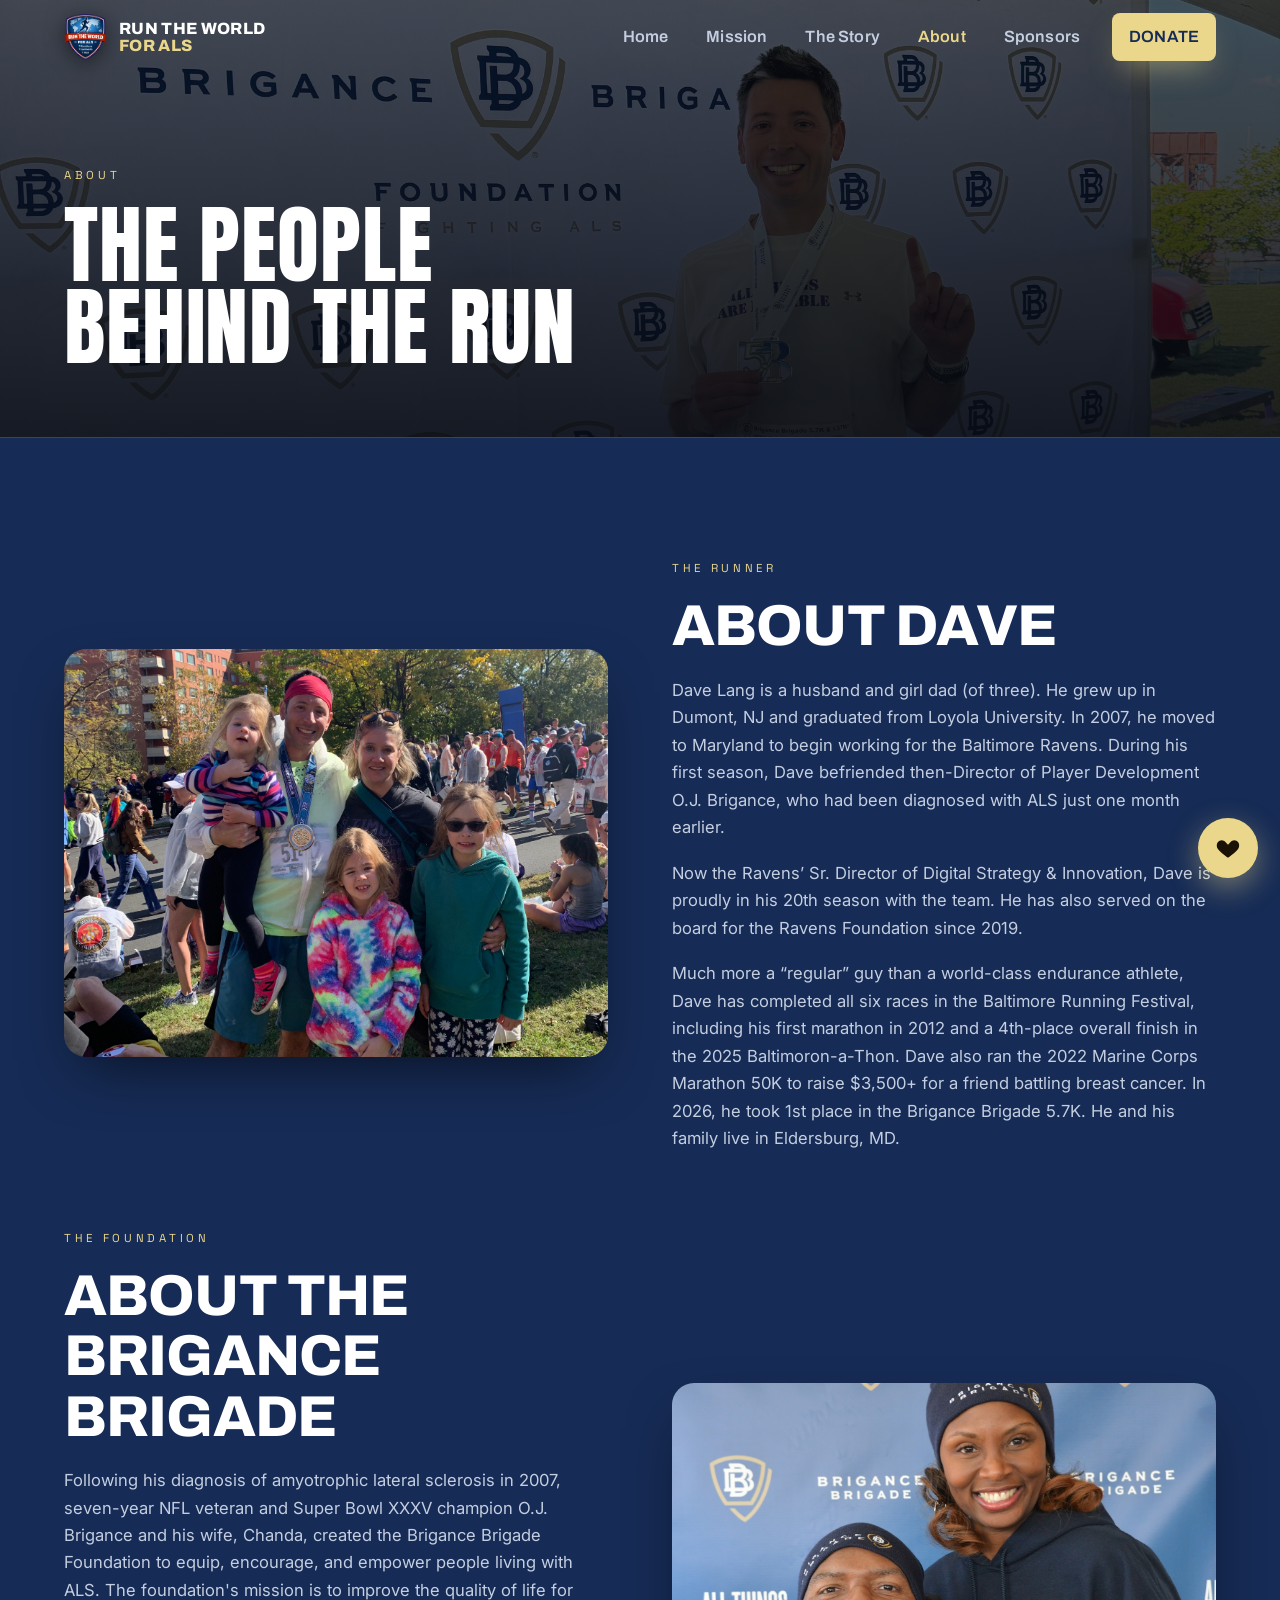
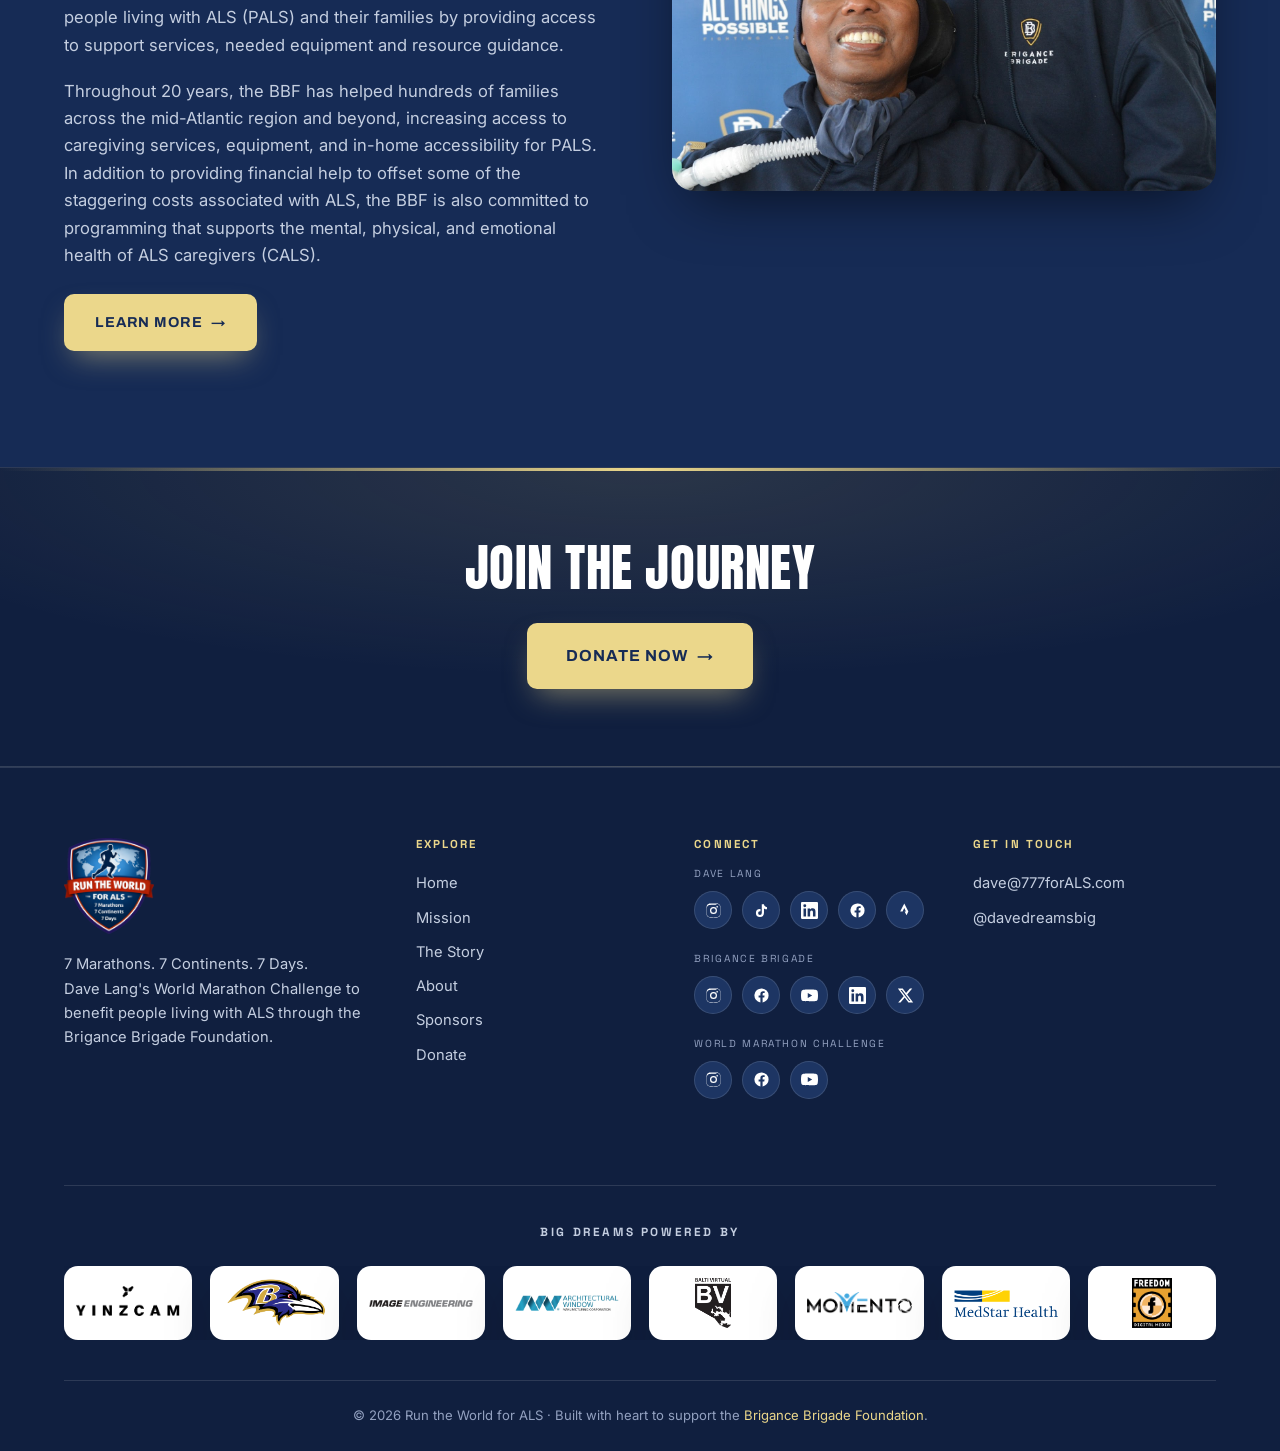
==== about.html @ 6a8a4431 "Add files via upload" ====
<!DOCTYPE html>
<html lang="en">
<head>
<meta charset="UTF-8">
<meta name="viewport" content="width=device-width, initial-scale=1.0">
<title>About | Run the World for ALS</title>
<meta name="description" content="About Dave Lang and the Brigance Brigade Foundation.">
<meta property="og:title" content="About | Run the World for ALS">
<meta property="og:description" content="About Dave Lang and the Brigance Brigade Foundation.">
<meta property="og:type" content="website">
<meta property="og:image" content="assets/images/logo-shield.jpg">
<link rel="icon" type="image/x-icon" href="assets/images/favicon.ico">
<link rel="apple-touch-icon" href="assets/images/logo-shield.jpg">
<link rel="preconnect" href="https://fonts.googleapis.com">
<link rel="preconnect" href="https://fonts.gstatic.com" crossorigin>
<link href="https://fonts.googleapis.com/css2?family=Anton&family=Archivo:wght@400;600;700;800;900&family=Inter:wght@400;500;600;700&family=Space+Grotesk:wght@400;500;600;700&display=swap" rel="stylesheet">
<link rel="stylesheet" href="assets/css/style.css">
</head>
<body>
<header class="site-header">
  <div class="wrap nav">
    <a href="index.html" class="brand">
      <img src="assets/images/logo-shield.jpg" alt="Run the World for ALS logo">
      <span class="brand-text"><b>Run the World</b><span>For ALS</span></span>
    </a>
    <nav class="nav-links" id="navLinks">
      <a href="index.html">Home</a><a href="mission.html">Mission</a><a href="story.html">The Story</a><a href="about.html" class="active">About</a><a href="sponsors.html">Sponsors</a>
      <a href="donate.html" class="btn btn--primary nav-cta">Donate</a>
    </nav>
    <button class="nav-toggle" id="navToggle" aria-label="Menu" aria-expanded="false">
      <span></span><span></span><span></span>
    </button>
  </div>
</header>
<main>

<section class="page-hero">
  <div class="page-hero__bg"><img src="assets/images/header_about_new.jpg" alt="About Dave Lang" style="object-position:center top;"></div>
  <div class="page-hero__inner"><div class="wrap">
    <span class="eyebrow">About</span>
    <h1 class="h-display">The People<br>Behind The Run</h1>
  </div></div>
</section>

<section class="section">
  <div class="wrap">
    <div class="feature" style="margin-bottom:70px">
      <div class="feature__media reveal"><img src="assets/images/IMG_3235_cropped1.jpg" alt="Dave Lang with his family" style="object-position:center 88%;object-fit:cover;"></div>
      <div class="reveal">
        <span class="eyebrow">The Runner</span>
        <h2 class="section-title" style="margin-bottom:20px">About Dave</h2>
        <div class="text-block">
          <p>Dave Lang is a husband and girl dad (of three). He grew up in Dumont, NJ and graduated from Loyola University. In 2007, he moved to Maryland to begin working for the Baltimore Ravens. During his first season, Dave befriended then-Director of Player Development O.J. Brigance, who had been diagnosed with ALS just one month earlier.</p>
          <p>Now the Ravens&rsquo; Sr. Director of Digital Strategy &amp; Innovation, Dave is proudly in his 20th season with the team. He has also served on the board for the Ravens Foundation since 2019.</p>
          <p>Much more a &ldquo;regular&rdquo; guy than a world-class endurance athlete, Dave has completed all six races in the Baltimore Running Festival, including his first marathon in 2012 and a 4th-place overall finish in the 2025 Baltimoron-a-Thon. Dave also ran the 2022 Marine Corps Marathon 50K to raise $3,500+ for a friend battling breast cancer. In 2026, he took 1st place in the Brigance Brigade 5.7K. He and his family live in Eldersburg, MD.</p>
        </div>
      </div>
    </div>

    <div class="feature feature--reverse">
      <div class="feature__media reveal"><img src="assets/images/img_about_092109feb3.jpg" alt="O.J. and Chanda Brigance"></div>
      <div class="reveal">
        <span class="eyebrow">The Foundation</span>
        <h2 class="section-title" style="margin-bottom:20px">About the Brigance Brigade</h2>
        <div class="text-block">
          <p>Following his diagnosis of amyotrophic lateral sclerosis in 2007, seven-year NFL veteran and Super Bowl XXXV champion O.J. Brigance and his wife, Chanda, created the Brigance Brigade Foundation to equip, encourage, and empower people living with ALS. The foundation's mission is to improve the quality of life for people living with ALS (PALS) and their families by providing access to support services, needed equipment and resource guidance.</p>
          <p>Throughout 20 years, the BBF has helped hundreds of families across the mid-Atlantic region and beyond, increasing access to caregiving services, equipment, and in-home accessibility for PALS. In addition to providing financial help to offset some of the staggering costs associated with ALS, the BBF is also committed to programming that supports the mental, physical, and emotional health of ALS caregivers (CALS).</p>
        </div>
        <a href="https://www.brigancebrigade.org/" target="_blank" rel="noopener" class="btn btn--primary" style="margin-top:24px">Learn More <span class="arrow">&rarr;</span></a>
      </div>
    </div>
  </div>
</section>

<section class="cta-band section--tight">
  <div class="amber-rule" style="position:absolute;top:0;left:0;right:0"></div>
  <div class="wrap reveal">
    <h2 class="h-display">Join The Journey</h2>
    <a href="donate.html" class="btn btn--primary btn--lg" style="margin-top:12px">Donate Now <span class="arrow">&rarr;</span></a>
  </div>
</section>

</main>
<footer class="site-footer">
  <div class="wrap">
    <div class="footer-top">
      <div class="footer-brand">
        <img src="assets/images/logo-shield.jpg" alt="Run the World for ALS">
        <p>7 Marathons. 7 Continents. 7 Days.<br>Dave Lang's World Marathon Challenge to benefit people living with ALS through the Brigance Brigade Foundation.</p>
      </div>
      <div class="footer-col">
        <h4>Explore</h4>
        <a href="index.html">Home</a>
        <a href="mission.html">Mission</a>
        <a href="story.html">The Story</a>
        <a href="about.html">About</a>
        <a href="sponsors.html">Sponsors</a>
        <a href="donate.html">Donate</a>
      </div>
      <div class="footer-col">
        <h4>Connect</h4>
        <div class="social-group"><div class="sg-label">Dave Lang</div><div class="social-row"><a href="https://www.instagram.com/davedreamsbig" target="_blank" rel="noopener" aria-label="Dave Lang instagram"><svg viewBox="0 0 24 24"><path d="M12 2.2c3.2 0 3.6 0 4.8.07 1.2.05 1.8.25 2.2.42.6.22 1 .48 1.4.9.42.4.7.8.9 1.4.2.4.4 1 .42 2.2.07 1.2.07 1.6.07 4.8s0 3.6-.07 4.8c-.05 1.2-.25 1.8-.42 2.2-.22.6-.48 1-.9 1.4-.4.42-.8.7-1.4.9-.4.2-1 .4-2.2.42-1.2.07-1.6.07-4.8.07s-3.6 0-4.8-.07c-1.2-.05-1.8-.25-2.2-.42-.6-.22-1-.48-1.4-.9-.42-.4-.7-.8-.9-1.4-.2-.4-.4-1-.42-2.2C2.2 15.6 2.2 15.2 2.2 12s0-3.6.07-4.8c.05-1.2.25-1.8.42-2.2.22-.6.48-1 .9-1.4.4-.42.8-.7 1.4-.9.4-.2 1-.4 2.2-.42C8.4 2.2 8.8 2.2 12 2.2zm0 1.8c-3.1 0-3.5 0-4.7.07-1.1.05-1.7.24-2.1.4-.5.2-.9.43-1.3.83-.4.4-.63.8-.83 1.3-.16.4-.35 1-.4 2.1C2.6 8.5 2.6 8.9 2.6 12s0 3.5.07 4.7c.05 1.1.24 1.7.4 2.1.2.5.43.9.83 1.3.4.4.8.63 1.3.83.4.16 1 .35 2.1.4 1.2.07 1.6.07 4.7.07s3.5 0 4.7-.07c1.1-.05 1.7-.24 2.1-.4.5-.2.9-.43 1.3-.83.4-.4.63-.8.83-1.3.16-.4.35-1 .4-2.1.07-1.2.07-1.6.07-4.7s0-3.5-.07-4.7c-.05-1.1-.24-1.7-.4-2.1-.2-.5-.43-.9-.83-1.3-.4-.4-.8-.63-1.3-.83-.4-.16-1-.35-2.1-.4C15.5 4 15.1 4 12 4zm0 3.06A4.94 4.94 0 1 0 12 17a4.94 4.94 0 0 0 0-9.88zm0 8.15A3.2 3.2 0 1 1 12 8.8a3.2 3.2 0 0 1 0 6.4zm6.3-8.35a1.15 1.15 0 1 1-2.3 0 1.15 1.15 0 0 1 2.3 0z"/></svg></a><a href="https://www.tiktok.com/@davedreamsbig" target="_blank" rel="noopener" aria-label="Dave Lang tiktok"><svg viewBox="0 0 24 24"><path d="M16.6 5.82a4.28 4.28 0 0 1-1.1-2.82h-3.1v12.6a2.6 2.6 0 1 1-2.6-2.6c.27 0 .53.04.78.12V9.9a5.7 5.7 0 0 0-.78-.06 5.7 5.7 0 1 0 5.7 5.7V9.01a7.34 7.34 0 0 0 4.3 1.38V7.28a4.28 4.28 0 0 1-3.2-1.46z"/></svg></a><a href="https://www.linkedin.com/in/davelang/" target="_blank" rel="noopener" aria-label="Dave Lang linkedin"><svg viewBox="0 0 24 24"><path d="M20.45 20.45h-3.56v-5.57c0-1.33-.02-3.04-1.85-3.04-1.85 0-2.14 1.45-2.14 2.94v5.67H9.35V9h3.42v1.56h.05c.48-.9 1.64-1.85 3.37-1.85 3.6 0 4.27 2.37 4.27 5.46v6.28zM5.34 7.43a2.06 2.06 0 1 1 0-4.13 2.06 2.06 0 0 1 0 4.13zM7.12 20.45H3.55V9h3.57v11.45zM22.22 0H1.77C.8 0 0 .78 0 1.74v20.52C0 23.22.8 24 1.77 24h20.45c.98 0 1.78-.78 1.78-1.74V1.74C24 .78 23.2 0 22.22 0z"/></svg></a><a href="https://www.facebook.com/dmlang" target="_blank" rel="noopener" aria-label="Dave Lang facebook"><svg viewBox="0 0 24 24"><path d="M22 12a10 10 0 1 0-11.56 9.88v-6.99H7.9V12h2.54V9.8c0-2.5 1.49-3.9 3.78-3.9 1.09 0 2.24.2 2.24.2v2.46h-1.26c-1.24 0-1.63.77-1.63 1.56V12h2.78l-.44 2.89h-2.34v6.99A10 10 0 0 0 22 12z"/></svg></a><a href="https://www.strava.com/athletes/34106378" target="_blank" rel="noopener" aria-label="Dave Lang strava"><svg viewBox="0 0 24 24"><path d="M15.39 17.06 13.5 13.3h-2.77l2.66 5.3 2.66-5.3h-2.77zM10.27 2 4.5 13.3h3.4l2.37-4.76 2.37 4.76h3.39L10.27 2z"/></svg></a></div></div>
        <div class="social-group"><div class="sg-label">Brigance Brigade</div><div class="social-row"><a href="https://www.instagram.com/brigancebrigade/" target="_blank" rel="noopener" aria-label="Brigance Brigade instagram"><svg viewBox="0 0 24 24"><path d="M12 2.2c3.2 0 3.6 0 4.8.07 1.2.05 1.8.25 2.2.42.6.22 1 .48 1.4.9.42.4.7.8.9 1.4.2.4.4 1 .42 2.2.07 1.2.07 1.6.07 4.8s0 3.6-.07 4.8c-.05 1.2-.25 1.8-.42 2.2-.22.6-.48 1-.9 1.4-.4.42-.8.7-1.4.9-.4.2-1 .4-2.2.42-1.2.07-1.6.07-4.8.07s-3.6 0-4.8-.07c-1.2-.05-1.8-.25-2.2-.42-.6-.22-1-.48-1.4-.9-.42-.4-.7-.8-.9-1.4-.2-.4-.4-1-.42-2.2C2.2 15.6 2.2 15.2 2.2 12s0-3.6.07-4.8c.05-1.2.25-1.8.42-2.2.22-.6.48-1 .9-1.4.4-.42.8-.7 1.4-.9.4-.2 1-.4 2.2-.42C8.4 2.2 8.8 2.2 12 2.2zm0 1.8c-3.1 0-3.5 0-4.7.07-1.1.05-1.7.24-2.1.4-.5.2-.9.43-1.3.83-.4.4-.63.8-.83 1.3-.16.4-.35 1-.4 2.1C2.6 8.5 2.6 8.9 2.6 12s0 3.5.07 4.7c.05 1.1.24 1.7.4 2.1.2.5.43.9.83 1.3.4.4.8.63 1.3.83.4.16 1 .35 2.1.4 1.2.07 1.6.07 4.7.07s3.5 0 4.7-.07c1.1-.05 1.7-.24 2.1-.4.5-.2.9-.43 1.3-.83.4-.4.63-.8.83-1.3.16-.4.35-1 .4-2.1.07-1.2.07-1.6.07-4.7s0-3.5-.07-4.7c-.05-1.1-.24-1.7-.4-2.1-.2-.5-.43-.9-.83-1.3-.4-.4-.8-.63-1.3-.83-.4-.16-1-.35-2.1-.4C15.5 4 15.1 4 12 4zm0 3.06A4.94 4.94 0 1 0 12 17a4.94 4.94 0 0 0 0-9.88zm0 8.15A3.2 3.2 0 1 1 12 8.8a3.2 3.2 0 0 1 0 6.4zm6.3-8.35a1.15 1.15 0 1 1-2.3 0 1.15 1.15 0 0 1 2.3 0z"/></svg></a><a href="https://www.facebook.com/BriganceBrigade" target="_blank" rel="noopener" aria-label="Brigance Brigade facebook"><svg viewBox="0 0 24 24"><path d="M22 12a10 10 0 1 0-11.56 9.88v-6.99H7.9V12h2.54V9.8c0-2.5 1.49-3.9 3.78-3.9 1.09 0 2.24.2 2.24.2v2.46h-1.26c-1.24 0-1.63.77-1.63 1.56V12h2.78l-.44 2.89h-2.34v6.99A10 10 0 0 0 22 12z"/></svg></a><a href="https://www.youtube.com/@BriganceBrigade" target="_blank" rel="noopener" aria-label="Brigance Brigade youtube"><svg viewBox="0 0 24 24"><path d="M23.5 6.2a3 3 0 0 0-2.12-2.12C19.5 3.55 12 3.55 12 3.55s-7.5 0-9.38.53A3 3 0 0 0 .5 6.2 31.3 31.3 0 0 0 0 12a31.3 31.3 0 0 0 .5 5.8 3 3 0 0 0 2.12 2.12c1.88.53 9.38.53 9.38.53s7.5 0 9.38-.53a3 3 0 0 0 2.12-2.12A31.3 31.3 0 0 0 24 12a31.3 31.3 0 0 0-.5-5.8zM9.55 15.57V8.43L15.82 12l-6.27 3.57z"/></svg></a><a href="https://www.linkedin.com/company/brigance-brigade-foundation/" target="_blank" rel="noopener" aria-label="Brigance Brigade linkedin"><svg viewBox="0 0 24 24"><path d="M20.45 20.45h-3.56v-5.57c0-1.33-.02-3.04-1.85-3.04-1.85 0-2.14 1.45-2.14 2.94v5.67H9.35V9h3.42v1.56h.05c.48-.9 1.64-1.85 3.37-1.85 3.6 0 4.27 2.37 4.27 5.46v6.28zM5.34 7.43a2.06 2.06 0 1 1 0-4.13 2.06 2.06 0 0 1 0 4.13zM7.12 20.45H3.55V9h3.57v11.45zM22.22 0H1.77C.8 0 0 .78 0 1.74v20.52C0 23.22.8 24 1.77 24h20.45c.98 0 1.78-.78 1.78-1.74V1.74C24 .78 23.2 0 22.22 0z"/></svg></a><a href="https://x.com/BriganceBrigade" target="_blank" rel="noopener" aria-label="Brigance Brigade x"><svg viewBox="0 0 24 24"><path d="M18.24 2.25h3.31l-7.23 8.26 8.5 11.24h-6.66l-5.22-6.82-5.97 6.82H1.66l7.73-8.84L1.25 2.25h6.83l4.71 6.23 5.45-6.23zm-1.16 17.52h1.83L7.01 4.12H5.04l12.04 15.65z"/></svg></a></div></div>
        <div class="social-group"><div class="sg-label">World Marathon Challenge</div><div class="social-row"><a href="https://www.instagram.com/worldmarathonchallenge777/" target="_blank" rel="noopener" aria-label="World Marathon Challenge instagram"><svg viewBox="0 0 24 24"><path d="M12 2.2c3.2 0 3.6 0 4.8.07 1.2.05 1.8.25 2.2.42.6.22 1 .48 1.4.9.42.4.7.8.9 1.4.2.4.4 1 .42 2.2.07 1.2.07 1.6.07 4.8s0 3.6-.07 4.8c-.05 1.2-.25 1.8-.42 2.2-.22.6-.48 1-.9 1.4-.4.42-.8.7-1.4.9-.4.2-1 .4-2.2.42-1.2.07-1.6.07-4.8.07s-3.6 0-4.8-.07c-1.2-.05-1.8-.25-2.2-.42-.6-.22-1-.48-1.4-.9-.42-.4-.7-.8-.9-1.4-.2-.4-.4-1-.42-2.2C2.2 15.6 2.2 15.2 2.2 12s0-3.6.07-4.8c.05-1.2.25-1.8.42-2.2.22-.6.48-1 .9-1.4.4-.42.8-.7 1.4-.9.4-.2 1-.4 2.2-.42C8.4 2.2 8.8 2.2 12 2.2zm0 1.8c-3.1 0-3.5 0-4.7.07-1.1.05-1.7.24-2.1.4-.5.2-.9.43-1.3.83-.4.4-.63.8-.83 1.3-.16.4-.35 1-.4 2.1C2.6 8.5 2.6 8.9 2.6 12s0 3.5.07 4.7c.05 1.1.24 1.7.4 2.1.2.5.43.9.83 1.3.4.4.8.63 1.3.83.4.16 1 .35 2.1.4 1.2.07 1.6.07 4.7.07s3.5 0 4.7-.07c1.1-.05 1.7-.24 2.1-.4.5-.2.9-.43 1.3-.83.4-.4.63-.8.83-1.3.16-.4.35-1 .4-2.1.07-1.2.07-1.6.07-4.7s0-3.5-.07-4.7c-.05-1.1-.24-1.7-.4-2.1-.2-.5-.43-.9-.83-1.3-.4-.4-.8-.63-1.3-.83-.4-.16-1-.35-2.1-.4C15.5 4 15.1 4 12 4zm0 3.06A4.94 4.94 0 1 0 12 17a4.94 4.94 0 0 0 0-9.88zm0 8.15A3.2 3.2 0 1 1 12 8.8a3.2 3.2 0 0 1 0 6.4zm6.3-8.35a1.15 1.15 0 1 1-2.3 0 1.15 1.15 0 0 1 2.3 0z"/></svg></a><a href="https://www.facebook.com/theworldmarathonchallenge" target="_blank" rel="noopener" aria-label="World Marathon Challenge facebook"><svg viewBox="0 0 24 24"><path d="M22 12a10 10 0 1 0-11.56 9.88v-6.99H7.9V12h2.54V9.8c0-2.5 1.49-3.9 3.78-3.9 1.09 0 2.24.2 2.24.2v2.46h-1.26c-1.24 0-1.63.77-1.63 1.56V12h2.78l-.44 2.89h-2.34v6.99A10 10 0 0 0 22 12z"/></svg></a><a href="https://www.youtube.com/@runbuk" target="_blank" rel="noopener" aria-label="World Marathon Challenge youtube"><svg viewBox="0 0 24 24"><path d="M23.5 6.2a3 3 0 0 0-2.12-2.12C19.5 3.55 12 3.55 12 3.55s-7.5 0-9.38.53A3 3 0 0 0 .5 6.2 31.3 31.3 0 0 0 0 12a31.3 31.3 0 0 0 .5 5.8 3 3 0 0 0 2.12 2.12c1.88.53 9.38.53 9.38.53s7.5 0 9.38-.53a3 3 0 0 0 2.12-2.12A31.3 31.3 0 0 0 24 12a31.3 31.3 0 0 0-.5-5.8zM9.55 15.57V8.43L15.82 12l-6.27 3.57z"/></svg></a></div></div>
      </div>
      <div class="footer-col">
        <h4>Get In Touch</h4>
        <a href="mailto:dave@777forALS.com">dave@777forALS.com</a>
        <a href="https://instagram.com/davedreamsbig" target="_blank" rel="noopener">@davedreamsbig</a>
      </div>
    </div>

    <div class="footer-sponsors">
      <h4>Big Dreams Powered By</h4>
      <div class="footer-sponsors__row"><a class="sponsor-logo" href="https://www.yinzcam.com/" target="_blank" rel="noopener" title="YinzCam"><img src="assets/images/yinzcam.png" alt="YinzCam"></a><a class="sponsor-logo" href="https://www.baltimoreravens.com" target="_blank" rel="noopener" title="Baltimore Ravens"><img src="assets/images/ravens.png" alt="Baltimore Ravens"></a><a class="sponsor-logo" href="https://www.imageengineering.com/" target="_blank" rel="noopener" title="Image Engineering"><img src="assets/images/image-engineering.png" alt="Image Engineering"></a><a class="sponsor-logo" href="https://www.architecturalwindow.com/" target="_blank" rel="noopener" title="Architectural Window"><img src="assets/images/architectural-window.png" alt="Architectural Window"></a><a class="sponsor-logo" href="https://www.baltivirtual.com/" target="_blank" rel="noopener" title="Balti Virtual"><img src="assets/images/balti-virtual.png" alt="Balti Virtual"></a><a class="sponsor-logo" href="https://www.mymomento.com/" target="_blank" rel="noopener" title="Momento"><img src="assets/images/momento.png" alt="Momento"></a><a class="sponsor-logo" href="https://www.medstarhealth.org/" target="_blank" rel="noopener" title="MedStar Health"><img src="assets/images/medstar.png" alt="MedStar Health"></a><a class="sponsor-logo" href="https://www.freedomdigital.net/" target="_blank" rel="noopener" title="Freedom Digital Media"><img src="assets/images/freedom-digital.png" alt="Freedom Digital Media"></a></div>
    </div>

    <div class="footer-bottom">
      <p>&copy; <span id="year">2026</span> Run the World for ALS &middot; Built with heart to support the <a href="https://www.brigancebrigade.org/" target="_blank" rel="noopener">Brigance Brigade Foundation</a>.</p>
    </div>
  </div>
</footer>
<a class="float-donate" href="donate.html" aria-label="Donate">
<svg viewBox="0 0 24 24"><path d="M12 21s-6.7-4.35-9.3-8.06C.9 10.2 1.5 6.7 4.2 5.3c2-1.05 4.2-.35 5.4 1.2L12 9l2.4-2.5c1.2-1.55 3.4-2.25 5.4-1.2 2.7 1.4 3.3 4.9 1.5 7.64C18.7 16.65 12 21 12 21z"/></svg>
</a>
<script src="assets/js/main.js"></script>
</body>
</html>
---- assets/css/style.css ----
/* ============================================================
   777 for ALS — Run the World for ALS
   Modern static rebuild. Design inspired by alexruns777.com
   ============================================================ */

/* ---------- Design Tokens ---------- */
:root{
  --bg:#162b55;              /* brand navy */
  --bg-2:#101f3f;            /* deeper navy */
  --surface:#1d3563;
  --surface-2:#26417a;
  --border:rgba(255,255,255,.12);
  --border-strong:rgba(255,255,255,.2);
  --text:#ffffff;
  --muted:#c4cee0;
  --muted-2:#93a1c0;
  --accent:#ebd78b;          /* champagne gold */
  --accent-hover:#f3e4a8;
  --accent-soft:rgba(235,215,139,.14);
  --navy:#162b55;            /* brand navy */
  --blue:#3B82F6;
  --red:#C8102E;
  --maxw:1200px;
  --radius:14px;
  --radius-lg:22px;
  --shadow:0 24px 60px -20px rgba(0,0,0,.65);
  --font-display:'Anton',system-ui,sans-serif;
  --font-head:'Archivo',system-ui,sans-serif;
  --font-body:'Inter',system-ui,sans-serif;
  --font-mono:'Space Grotesk',ui-sans-serif,system-ui,sans-serif;
}

/* ---------- Reset ---------- */
*{margin:0;padding:0;box-sizing:border-box}
html{scroll-behavior:smooth;-webkit-text-size-adjust:100%}
body{
  font-family:var(--font-body);
  background:var(--bg);
  color:var(--text);
  line-height:1.65;
  overflow-x:hidden;
  -webkit-font-smoothing:antialiased;
}
img{max-width:100%;display:block}
a{color:inherit;text-decoration:none}
ul{list-style:none}
section{position:relative}

/* ---------- Layout helpers ---------- */
.wrap{max-width:var(--maxw);margin:0 auto;padding:0 24px}
.section{padding:clamp(64px,9vw,130px) 0}
.section--tight{padding:clamp(48px,6vw,84px) 0}
.eyebrow{
  font-family:var(--font-mono);
  text-transform:uppercase;
  letter-spacing:.32em;
  font-size:.72rem;
  color:var(--accent);
  display:inline-block;
  margin-bottom:18px;
}
.eyebrow--muted{color:var(--muted-2)}
h1,h2,h3,h4{font-family:var(--font-head);font-weight:800;line-height:1.05;letter-spacing:-.01em}
.h-display{font-family:var(--font-display);font-weight:400;letter-spacing:.01em;line-height:.95;text-transform:uppercase}
.section-title{font-size:clamp(2rem,4.6vw,3.6rem);text-transform:uppercase;letter-spacing:-.015em}
.lead{font-size:clamp(1.05rem,1.6vw,1.28rem);color:var(--muted);max-width:62ch}
p{color:var(--muted);font-size:1.04rem}
.text-block p{margin-bottom:1.1em}
.text-block p:last-child{margin-bottom:0}
.center{text-align:center}
.mx-auto{margin-left:auto;margin-right:auto}
strong{color:var(--text);font-weight:700}
.accent{color:var(--accent)}

/* ---------- Buttons ---------- */
.btn{
  display:inline-flex;align-items:center;gap:.6em;
  font-family:var(--font-head);font-weight:700;
  text-transform:uppercase;letter-spacing:.06em;font-size:.9rem;
  padding:16px 30px;border-radius:10px;cursor:pointer;border:1px solid transparent;
  transition:.25s ease;white-space:nowrap;
}
.btn .arrow{transition:transform .25s ease}
.btn:hover .arrow{transform:translateX(4px)}
.btn--primary{background:var(--accent);color:#162b55;box-shadow:0 14px 30px -10px rgba(235,215,139,.5)}
.btn--primary:hover{background:var(--accent-hover);transform:translateY(-2px)}
.btn--ghost{background:transparent;border-color:var(--border-strong);color:var(--text)}
.btn--ghost:hover{border-color:var(--accent);color:var(--accent)}
.btn--block{width:100%;justify-content:center;white-space:normal;text-align:center;overflow-wrap:break-word;word-break:break-word}
.btn--lg{padding:19px 38px;font-size:1rem}

/* ---------- Header / Nav ---------- */
.site-header{
  position:fixed;top:0;left:0;right:0;z-index:1000;
  transition:background .3s ease,border-color .3s ease,padding .3s ease;
  border-bottom:1px solid transparent;
}
.site-header.scrolled{
  background:rgba(16,31,63,.88);backdrop-filter:blur(14px);
  border-bottom-color:var(--border);
}
.nav{display:flex;align-items:center;justify-content:space-between;height:74px}
.brand{display:flex;align-items:center;gap:12px;font-family:var(--font-head);font-weight:800}
.brand img{height:46px;width:auto;filter:drop-shadow(0 4px 10px rgba(0,0,0,.5))}
.brand .brand-text{display:flex;flex-direction:column;line-height:1.05}
.brand .brand-text b{font-family:var(--font-head);font-weight:800;font-size:1.02rem;letter-spacing:.02em;text-transform:uppercase}
.brand .brand-text span{font-family:var(--font-head);font-weight:800;font-size:1.02rem;letter-spacing:.02em;color:var(--accent);text-transform:uppercase}
.nav-links{display:flex;align-items:center;gap:6px}
.nav-links a{
  font-family:var(--font-head);font-weight:600;letter-spacing:.01em;
  font-size:1.02rem;color:var(--muted);padding:10px 16px;border-radius:8px;transition:.2s;
}
.nav-links a:hover{color:var(--text)}
.nav-links a.active{color:var(--accent)}
.nav-links a.nav-cta,.nav-links a.nav-cta:hover{color:#162b55}
.nav-cta{margin-left:10px;color:#162b55;font-weight:800}
.nav-toggle{display:none;background:none;border:0;cursor:pointer;width:42px;height:42px;flex-direction:column;justify-content:center;gap:5px}
.nav-toggle span{display:block;height:2px;width:24px;background:var(--text);margin:0 auto;transition:.3s}
.nav-toggle.open span:nth-child(1){transform:translateY(7px) rotate(45deg)}
.nav-toggle.open span:nth-child(2){opacity:0}
.nav-toggle.open span:nth-child(3){transform:translateY(-7px) rotate(-45deg)}

@media(max-width:900px){
  .nav-toggle{display:flex}
  .nav-links{
    position:fixed;inset:74px 0 auto 0;background:rgba(16,31,63,.98);backdrop-filter:blur(16px);
    flex-direction:column;align-items:stretch;gap:0;padding:14px 24px 26px;
    border-bottom:1px solid var(--border);transform:translateY(-130%);transition:transform .35s ease;
    max-height:calc(100vh - 74px);overflow:auto;
  }
  .nav-links.open{transform:translateY(0)}
  .nav-links a{font-size:1.1rem;padding:15px 6px;border-bottom:1px solid var(--border)}
  .nav-cta{margin:16px 0 0;text-align:center}
}

/* ---------- Hero ---------- */
.hero{position:relative;min-height:100svh;display:flex;align-items:center;overflow:hidden}
.hero__bg{position:absolute;inset:0;z-index:0}
.hero__bg img{width:100%;height:100%;object-fit:cover;object-position:center 35%}
.hero__bg::after{content:"";position:absolute;inset:0;
  background:linear-gradient(180deg,rgba(8,11,18,.78) 0%,rgba(8,11,18,.55) 45%,rgba(8,11,18,.92) 100%),
             linear-gradient(90deg,rgba(8,11,18,.85) 0%,rgba(8,11,18,.2) 60%);}
.hero__inner{position:relative;z-index:2;width:100%;padding:120px 0 60px}
.hero h1{font-size:clamp(3rem,11vw,8.4rem);margin:.1em 0 .35em;text-shadow:0 6px 40px rgba(0,0,0,.5)}
.hero h1 .ln{display:block}
.hero h1 .amber{color:var(--accent)}
.hero__sub{font-size:clamp(1.05rem,2vw,1.5rem);color:#d7dbe6;max-width:48ch;margin-bottom:34px;font-weight:500}
.hero__cta{display:flex;gap:14px;flex-wrap:wrap}
.hero__logo{height:clamp(120px,18vw,180px);width:auto;margin-bottom:22px}
.hero__badge{display:inline-flex;align-items:center;gap:11px;font-family:var(--font-mono);font-weight:600;font-size:1.05rem;
  letter-spacing:.1em;text-transform:uppercase;color:var(--accent);
  border:1px solid var(--border-strong);border-radius:100px;padding:11px 22px;margin-bottom:26px;background:rgba(16,31,63,.5)}
.hero__badge .dot{width:8px;height:8px;border-radius:50%;background:var(--accent);box-shadow:0 0 12px var(--accent)}

/* ---------- Stats ---------- */
.stats{display:grid;grid-template-columns:repeat(4,1fr);gap:1px;background:var(--border);border:1px solid var(--border);border-radius:var(--radius);overflow:hidden}
.stat{background:var(--bg-2);padding:38px 22px;text-align:center}
.stat__num{font-family:var(--font-display);font-size:clamp(2.2rem,4.2vw,3.4rem);line-height:1;color:var(--text)}
.stat__num .accent{color:var(--accent)}
.stat__label{font-family:var(--font-mono);text-transform:uppercase;letter-spacing:.16em;font-size:.72rem;color:var(--accent);margin-top:12px}
@media(max-width:660px){.stats{grid-template-columns:repeat(2,1fr)}}
@media(max-width:480px){.stats{grid-template-columns:1fr}}

/* ---------- Two-column feature ---------- */
.feature{display:grid;grid-template-columns:1fr 1fr;gap:clamp(32px,5vw,70px);align-items:center}
.feature--reverse .feature__media{order:2}
.feature__media{position:relative;border-radius:var(--radius-lg);overflow:hidden;box-shadow:var(--shadow);aspect-ratio:4/3}
.feature__media img{width:100%;height:100%;object-fit:cover;transition:transform .8s ease}
.feature__media:hover img{transform:scale(1.05)}
.feature__caption{position:absolute;left:18px;bottom:16px;font-family:var(--font-mono);font-size:.7rem;letter-spacing:.18em;text-transform:uppercase;color:#fff;text-shadow:0 2px 8px rgba(0,0,0,.8)}
@media(max-width:820px){
  .feature{grid-template-columns:1fr;gap:30px}
  .feature--reverse .feature__media{order:0}
}

/* ---------- Blockquote ---------- */
.quote{border-left:3px solid var(--accent);padding:6px 0 6px 26px;margin:30px 0}
.quote p{font-family:var(--font-head);font-style:italic;font-weight:700;font-size:clamp(1.2rem,2.4vw,1.7rem);color:var(--text);line-height:1.3}
.quote cite{display:block;margin-top:14px;font-family:var(--font-mono);font-style:normal;letter-spacing:.16em;text-transform:uppercase;font-size:.72rem;color:var(--accent)}

/* ---------- Ghost heading ---------- */
.ghost-head{position:relative;text-align:center;padding:30px 0}
.ghost-head .ghost{font-family:var(--font-display);text-transform:uppercase;font-size:clamp(3rem,13vw,9rem);color:rgba(255,255,255,.04);line-height:.9;letter-spacing:.02em}

/* ---------- Schedule / continent cards ---------- */
.schedule-grid{display:grid;grid-template-columns:repeat(3,1fr);gap:18px}
@media(max-width:860px){.schedule-grid{grid-template-columns:repeat(2,1fr)}}
@media(max-width:560px){.schedule-grid{grid-template-columns:1fr}}
.leg-card{position:relative;border:1px solid var(--border);border-radius:var(--radius);overflow:hidden;min-height:300px;display:flex;flex-direction:column;justify-content:flex-end;background:var(--surface)}
.leg-card__img{position:absolute;inset:0;z-index:0}
.leg-card__img img{width:100%;height:100%;object-fit:cover;filter:saturate(.9) brightness(.62);transition:transform .8s ease}
.leg-card:hover .leg-card__img img{transform:scale(1.07)}
.leg-card__img::after{content:"";position:absolute;inset:0;background:linear-gradient(180deg,rgba(8,11,18,.15) 0%,rgba(8,11,18,.55) 55%,rgba(8,11,18,.95) 100%)}
.leg-card__num{position:absolute;top:14px;right:18px;z-index:2;font-family:var(--font-display);font-size:3rem;color:rgba(255,255,255,.16);line-height:1}
.leg-card__coords{position:absolute;top:18px;left:18px;z-index:2;font-family:var(--font-mono);font-size:.66rem;letter-spacing:.12em;color:var(--accent)}
.leg-card__body{position:relative;z-index:2;padding:24px 22px}
.leg-card__continent{font-family:var(--font-head);font-weight:800;text-transform:uppercase;font-size:1.25rem;letter-spacing:.02em}
.leg-card__meta{font-family:var(--font-mono);font-size:.72rem;letter-spacing:.08em;color:var(--muted);margin-top:8px}
.leg-card__desc{font-size:.9rem;color:var(--muted);margin-top:10px}

/* ---------- Impact cards (mission) ---------- */
.card-grid{display:grid;grid-template-columns:repeat(3,1fr);gap:22px}
@media(max-width:860px){.card-grid{grid-template-columns:1fr}}
.card{background:var(--surface);border:1px solid var(--border);border-radius:var(--radius);padding:34px 30px;transition:.3s}
.card:hover{border-color:var(--border-strong);transform:translateY(-4px);background:var(--surface-2)}
.card__icon{width:54px;height:54px;border-radius:12px;background:var(--accent-soft);display:flex;align-items:center;justify-content:center;margin-bottom:20px;font-size:1.5rem}
.card h3{font-size:1.3rem;text-transform:uppercase;margin-bottom:12px}
.card p{font-size:.96rem}

/* ---------- Media logo strip ---------- */
.media-strip{display:flex;flex-direction:column;align-items:center;gap:26px}
.media-strip__imgs{display:flex;flex-wrap:wrap;justify-content:center;gap:18px;max-width:920px}
.media-strip__imgs img{height:auto;max-height:118px;width:auto;background:#fff;border-radius:10px;padding:12px 16px;box-shadow:var(--shadow)}

/* ---------- Sponsor tiers (packages) ---------- */
.pkg-grid{display:grid;grid-template-columns:repeat(2,1fr);gap:22px}
@media(max-width:780px){.pkg-grid{grid-template-columns:1fr}}
.pkg{background:var(--surface);border:1px solid var(--border);border-radius:var(--radius-lg);padding:34px 30px;display:flex;flex-direction:column;transition:.3s;position:relative;overflow:hidden}
.pkg::before{content:"";position:absolute;top:0;left:0;right:0;height:4px;background:var(--accent);opacity:.0;transition:.3s}
.pkg:hover{border-color:var(--border-strong);transform:translateY(-4px)}
.pkg:hover::before{opacity:1}
.pkg--feature{border-color:var(--accent);box-shadow:0 30px 70px -30px rgba(235,215,139,.35)}
.pkg--feature::before{opacity:1}
.pkg__tag{font-family:var(--font-mono);font-size:.66rem;letter-spacing:.2em;text-transform:uppercase;color:var(--accent);margin-bottom:8px}
.pkg__name{font-family:var(--font-head);font-weight:800;text-transform:uppercase;font-size:1.5rem;display:flex;align-items:center;gap:10px}
.pkg__price{font-family:var(--font-display);font-size:2.6rem;color:var(--text);margin:6px 0 22px;line-height:1}
.pkg__price small{font-family:var(--font-mono);font-size:.8rem;color:var(--muted-2);letter-spacing:.1em;display:block;margin-top:4px}
.pkg ul{display:flex;flex-direction:column;gap:12px;margin-bottom:8px}
.pkg li{position:relative;padding-left:26px;font-size:.92rem;color:var(--muted);line-height:1.5}
.pkg li::before{content:"";position:absolute;left:0;top:9px;width:9px;height:9px;border-radius:2px;background:var(--accent);box-shadow:0 0 10px rgba(235,215,139,.5)}
.pkg__note{font-size:.78rem;color:var(--muted-2);margin-top:18px;font-style:italic;line-height:1.5}

/* ---------- Sponsor logo grid (Katie-style tiers) ---------- */
.sponsor-tier{margin-bottom:54px}
.sponsor-tier__title{text-align:center;font-family:var(--font-mono);text-transform:uppercase;letter-spacing:.24em;font-size:.78rem;color:var(--muted);margin-bottom:8px}
.sponsor-tier__rule{width:60px;height:2px;background:var(--accent);margin:0 auto 34px}
.sponsor-logos{display:flex;flex-wrap:wrap;justify-content:center;align-items:center;gap:20px}
.sponsor-logos--lead .sponsor-logo{height:130px;width:230px}
.sponsor-logo{
  height:104px;width:188px;background:#fff;border-radius:14px;
  display:flex;align-items:center;justify-content:center;padding:20px;
  box-shadow:var(--shadow);transition:.3s;
}
.sponsor-logo:hover{transform:translateY(-5px) scale(1.02)}
.sponsor-logo img{max-height:100%;max-width:100%;width:auto;object-fit:contain}
.text-logo{font-family:var(--font-head);font-weight:800;color:#16284E;text-transform:uppercase;font-size:1rem;line-height:1.15;text-align:center;letter-spacing:.02em}
.sponsor-logos--lead .text-logo{font-size:1.25rem}
.footer-sponsors__row .text-logo{font-size:.78rem;color:#16284E}

/* ---------- Donation tiers ---------- */
.amount-grid{display:grid;grid-template-columns:repeat(2,minmax(0,1fr));gap:14px}
@media(max-width:680px){.amount-grid{grid-template-columns:1fr}}
.amount{display:flex;gap:16px;align-items:flex-start;background:var(--surface);border:1px solid var(--border);border-radius:12px;padding:18px 20px;transition:.25s}
.amount:hover{border-color:var(--accent);background:var(--surface-2)}
.amount__val{font-family:var(--font-display);font-size:1.5rem;color:var(--accent);min-width:104px;line-height:1.1}
.amount__txt{font-size:.92rem;color:var(--muted)}

/* two donate options */
.give-grid{display:grid;grid-template-columns:minmax(0,1fr) minmax(0,1fr);gap:24px}
@media(max-width:780px){.give-grid{grid-template-columns:minmax(0,1fr)}}
.give-card{background:var(--surface);border:1px solid var(--border);border-radius:var(--radius-lg);padding:38px 34px;display:flex;flex-direction:column;min-width:0;overflow-wrap:break-word;word-break:break-word}
@media(max-width:480px){.give-card{padding:28px 20px}}
.give-card__num{font-family:var(--font-display);font-size:1.6rem;color:var(--accent-soft);-webkit-text-stroke:1px var(--accent);color:transparent;margin-bottom:14px}
.give-card h3{font-size:1.4rem;text-transform:uppercase;margin-bottom:14px}
.give-card p{flex:1;margin-bottom:24px}

/* ---------- Video grid ---------- */
.video-grid{display:grid;grid-template-columns:repeat(2,1fr);gap:22px}
@media(max-width:760px){.video-grid{grid-template-columns:1fr}}
.video-embed{position:relative;border-radius:var(--radius);overflow:hidden;border:1px solid var(--border);background:#000;aspect-ratio:16/9}
.video-embed iframe{position:absolute;inset:0;width:100%;height:100%;border:0}
.video-single{max-width:860px;margin:0 auto}
.video-lite{cursor:pointer}
.video-lite img{position:absolute;inset:0;width:100%;height:100%;object-fit:cover}
.video-lite::after{content:"";position:absolute;inset:0;background:linear-gradient(180deg,rgba(16,31,63,.15),rgba(16,31,63,.5));transition:.3s}
.video-lite:hover::after{background:linear-gradient(180deg,rgba(16,31,63,.1),rgba(16,31,63,.4))}
.video-lite__play{position:absolute;left:50%;top:50%;transform:translate(-50%,-50%);z-index:2;width:80px;height:80px;border-radius:50%;background:var(--accent);border:0;display:flex;align-items:center;justify-content:center;cursor:pointer;transition:.25s;box-shadow:0 14px 34px rgba(0,0,0,.45)}
.video-lite__play svg{width:30px;height:30px;fill:#162b55;margin-left:5px}
.video-lite:hover .video-lite__play{transform:translate(-50%,-50%) scale(1.09)}
.video-grid--three{grid-template-columns:repeat(3,1fr)}
@media(max-width:860px){.video-grid--three{grid-template-columns:1fr 1fr}}
@media(max-width:560px){.video-grid--three{grid-template-columns:1fr}}

/* ---------- Countdown ---------- */
.countdown{display:flex;justify-content:center;gap:14px;flex-wrap:wrap}
.cd-unit{background:rgba(8,11,18,.55);border:1px solid var(--border-strong);border-radius:14px;padding:18px 8px;min-width:104px;text-align:center;backdrop-filter:blur(6px)}
.cd-unit__num{font-family:var(--font-display);font-size:clamp(2.2rem,5vw,3.4rem);line-height:1;color:#fff}
.cd-unit__lbl{font-family:var(--font-mono);text-transform:uppercase;letter-spacing:.18em;font-size:.62rem;color:var(--accent);margin-top:8px}
@media(max-width:560px){.cd-unit{min-width:70px;padding:14px 4px}}

/* ---------- CTA banner ---------- */
.cta-band{position:relative;text-align:center;border-top:1px solid var(--border);border-bottom:1px solid var(--border);background:
  radial-gradient(1200px 300px at 50% 0%,rgba(235,215,139,.12),transparent 70%),var(--bg-2)}
.cta-band h2{font-size:clamp(1.8rem,4.5vw,3.2rem);text-transform:uppercase;margin-bottom:18px}
.amber-rule{height:3px;width:100%;background:linear-gradient(90deg,transparent,var(--accent),transparent)}

/* ---------- Footer ---------- */
.site-footer{background:var(--bg-2);border-top:1px solid var(--border);padding-top:70px}
.footer-top{display:grid;grid-template-columns:1.3fr 1fr 1fr 1fr;gap:36px}
@media(max-width:900px){.footer-top{grid-template-columns:1fr 1fr}}
@media(max-width:560px){.footer-top{grid-template-columns:1fr}}
.footer-brand img{height:96px;margin-bottom:18px}
.footer-brand p{font-size:.92rem}
.footer-col h4{font-family:var(--font-mono);text-transform:uppercase;letter-spacing:.18em;font-size:.72rem;color:var(--accent);margin-bottom:16px}
.footer-col a{display:block;color:var(--muted);font-size:.92rem;padding:5px 0;transition:.2s}
.footer-col a:hover{color:var(--text);padding-left:4px}
.social-row{display:flex;gap:10px;flex-wrap:wrap;margin-top:6px}
.social-row a{width:38px;height:38px;border-radius:50%;background:var(--surface);border:1px solid var(--border);display:flex;align-items:center;justify-content:center;transition:.25s}
.social-row a:hover{background:var(--accent);border-color:var(--accent);transform:translateY(-3px)}
.social-row svg{width:17px;height:17px;fill:var(--text)}
.social-row a:hover svg{fill:#1a1205}
.social-group{margin-bottom:22px}
.social-group .sg-label{font-family:var(--font-mono);font-size:.64rem;letter-spacing:.16em;text-transform:uppercase;color:var(--muted-2);margin-bottom:8px}
.footer-sponsors{margin-top:64px;padding:40px 0;border-top:1px solid var(--border);text-align:center}
.footer-sponsors h4{font-family:var(--font-mono);text-transform:uppercase;letter-spacing:.22em;font-size:.74rem;color:var(--muted);margin-bottom:28px}
.footer-sponsors__row{display:flex;flex-wrap:nowrap;justify-content:center;align-items:center;gap:18px;overflow-x:auto}
.footer-sponsors__row .sponsor-logo{height:74px;width:148px;padding:12px}
.footer-bottom{border-top:1px solid var(--border);padding:24px 0;text-align:center}
.footer-bottom p{font-size:.82rem;color:var(--muted-2)}
.footer-bottom a{color:var(--accent)}

/* ---------- Page hero (interior) ---------- */
.page-hero{position:relative;padding:160px 0 70px;overflow:hidden;border-bottom:1px solid var(--border)}
.page-hero__bg{position:absolute;inset:0;z-index:0}
.page-hero__bg img{width:100%;height:100%;object-fit:cover;object-position:center 30%}
.page-hero__bg::after{content:"";position:absolute;inset:0;background:linear-gradient(180deg,rgba(8,11,18,.7),rgba(8,11,18,.92))}
.page-hero__inner{position:relative;z-index:2}
.page-hero h1{font-size:clamp(2.6rem,7vw,5.4rem);text-transform:uppercase}
.page-hero .lead{margin-top:18px}

/* ---------- Reveal animation ---------- */
.reveal{opacity:0;transform:translateY(28px);transition:opacity .7s ease,transform .7s ease}
.reveal.in{opacity:1;transform:none}
@media(prefers-reduced-motion:reduce){.reveal{opacity:1;transform:none;transition:none}}

/* ---------- Misc ---------- */
.divider{height:1px;background:var(--border);margin:0}
.tag-line{font-family:var(--font-mono);font-size:.7rem;letter-spacing:.2em;text-transform:uppercase;color:var(--muted-2)}
.float-donate{position:fixed;right:22px;bottom:22px;z-index:900;width:60px;height:60px;border-radius:50%;background:var(--accent);display:flex;align-items:center;justify-content:center;box-shadow:0 10px 30px rgba(235,215,139,.45);transition:.3s}
.float-donate:hover{transform:scale(1.08)}
.float-donate svg{width:26px;height:26px;fill:#1a1205}
@media(max-width:560px){.float-donate{width:52px;height:52px;right:16px;bottom:16px}}
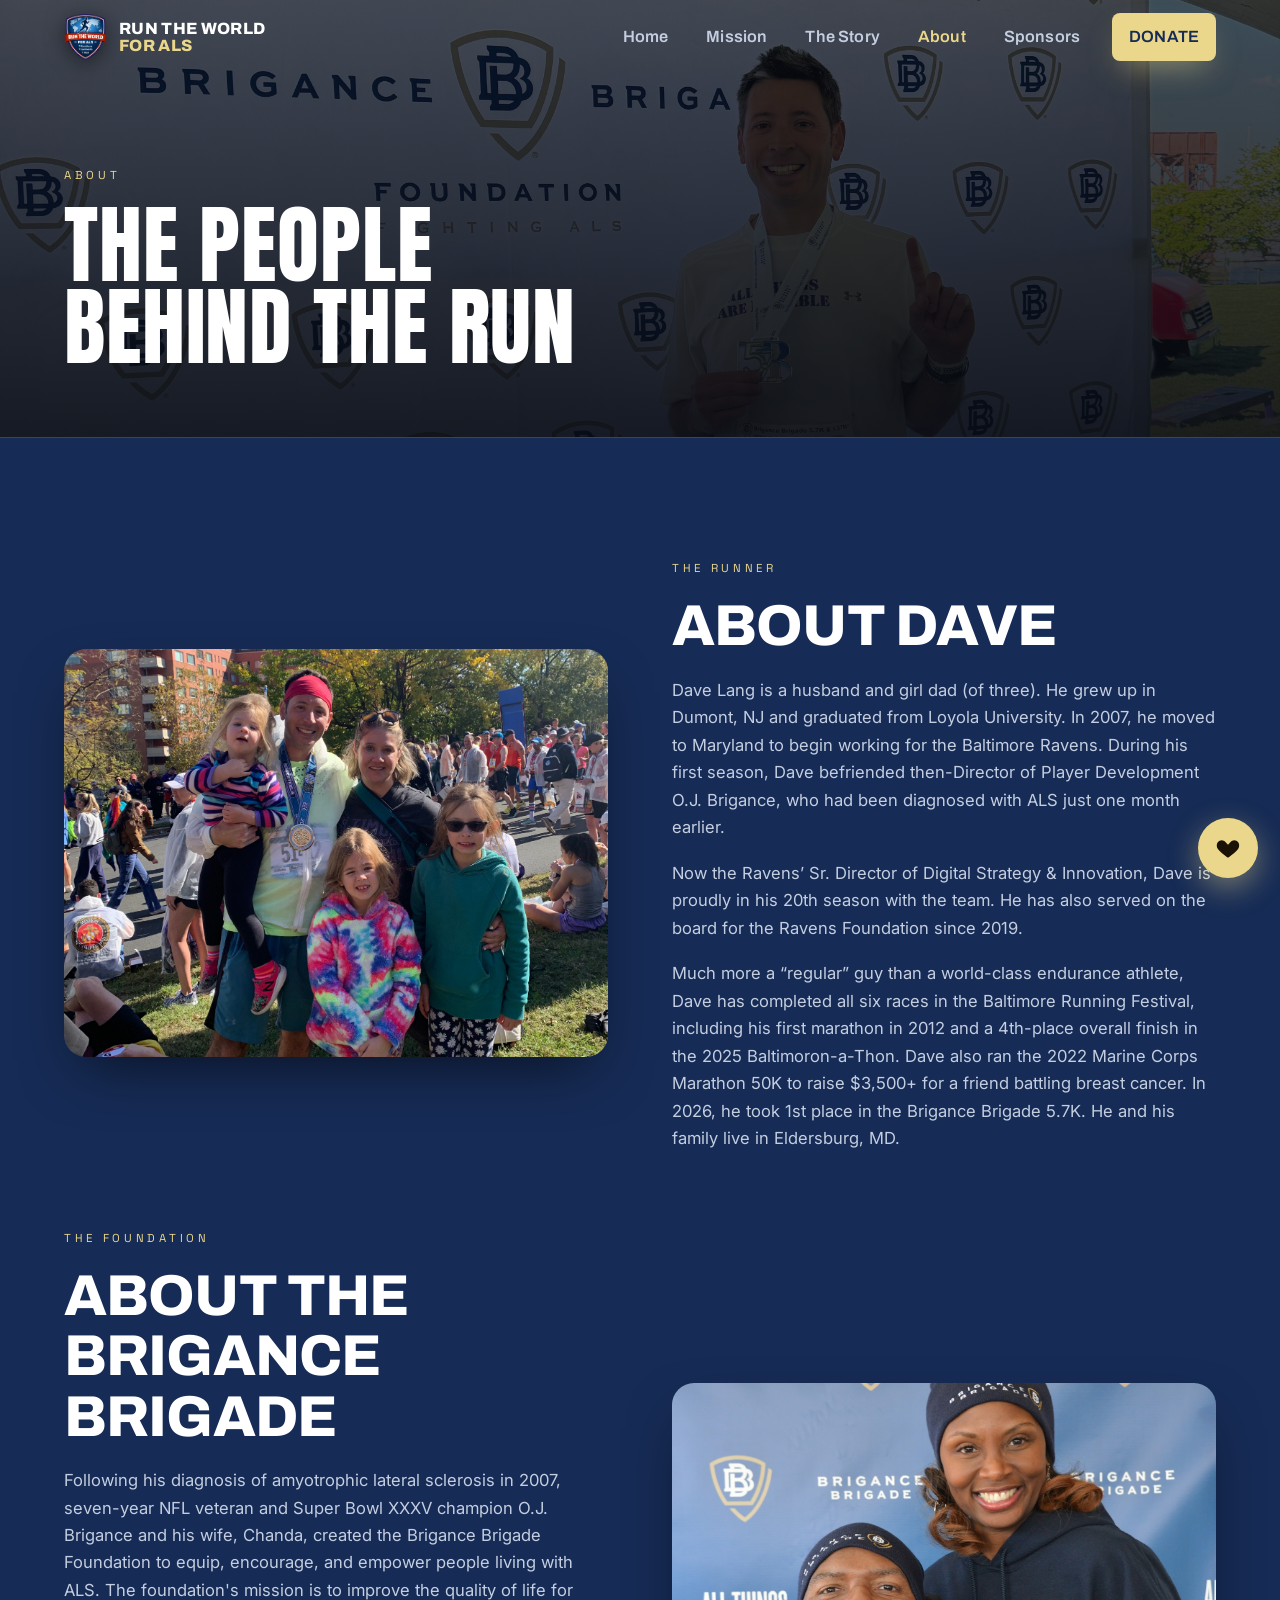
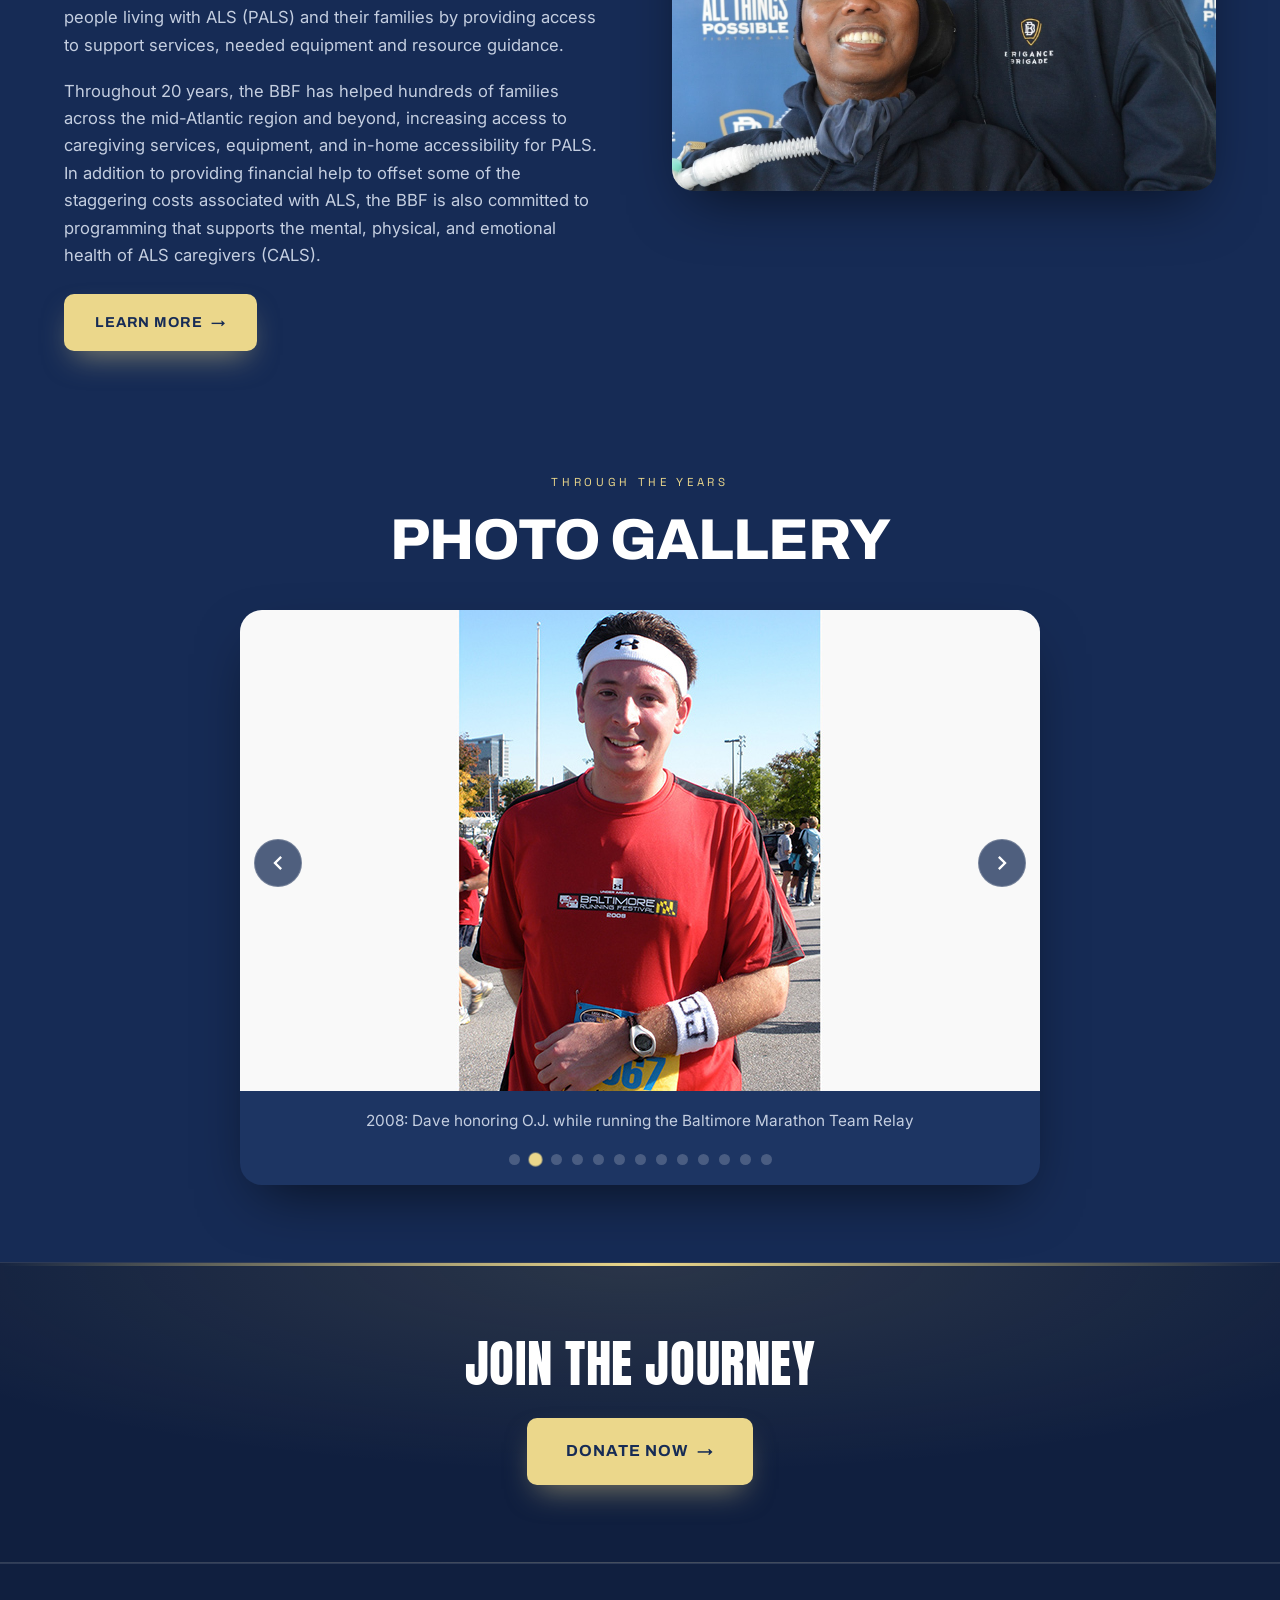
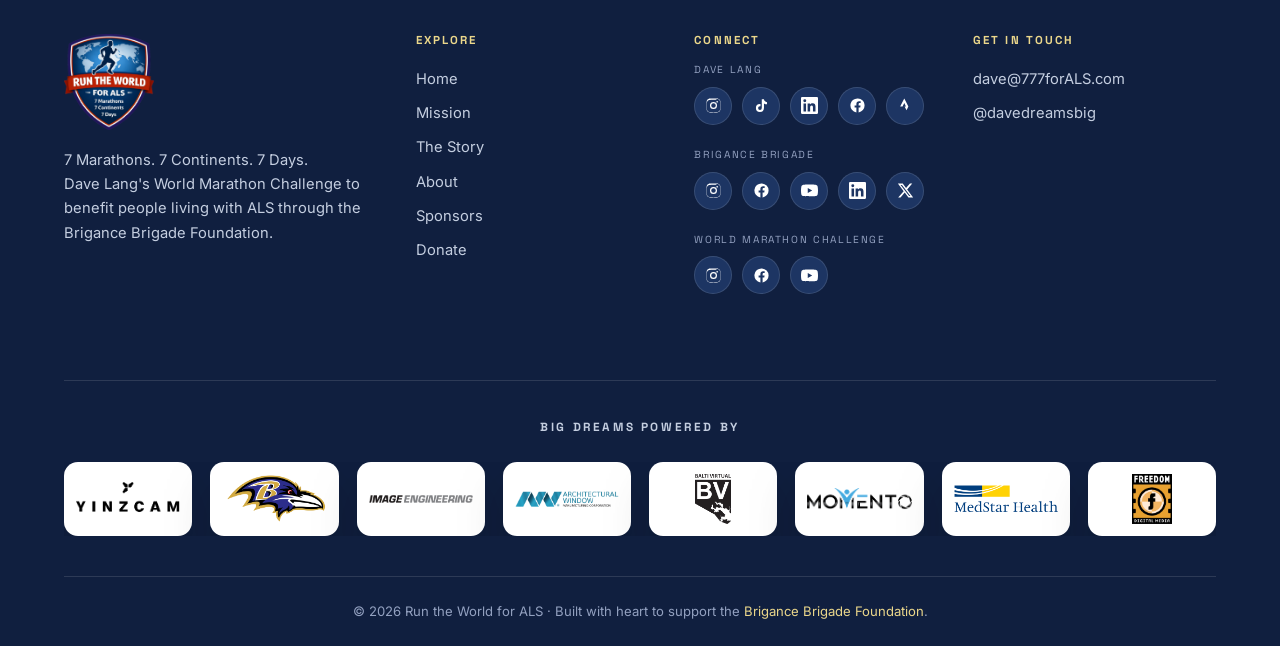
==== commit 8d06a176: "Add files via upload" ====
--- a/about.html
+++ b/about.html
@@ -72,6 +72,232 @@
   </div>
 </section>
 
+<!-- Photo Gallery -->
+<section class="section photo-gallery-section">
+  <div class="wrap">
+    <div class="center reveal">
+      <span class="eyebrow">Through The Years</span>
+      <h2 class="section-title" style="margin-bottom:40px">Photo Gallery</h2>
+    </div>
+    <div class="gallery-carousel" id="galleryCarousel">
+      <div class="gallery-track" id="galleryTrack">
+        <div class="gallery-slide">
+          <img src="assets/images/01.jpg" alt="2008: Dave &amp; O.J. at the Fiesta 5K">
+          <p class="gallery-caption">2008: Dave &amp; O.J. at the Fiesta 5K to benefit ALS research</p>
+        </div>
+        <div class="gallery-slide">
+          <img src="assets/images/02.jpg" alt="2008: Dave running the Baltimore Marathon Team Relay">
+          <p class="gallery-caption">2008: Dave honoring O.J. while running the Baltimore Marathon Team Relay</p>
+        </div>
+        <div class="gallery-slide">
+          <img src="assets/images/03.jpg" alt="2009: O.J. &amp; Dave at the Fiesta 5K">
+          <p class="gallery-caption">2009: O.J. &amp; Dave at the Fiesta 5K to benefit ALS research</p>
+        </div>
+        <div class="gallery-slide">
+          <img src="assets/images/04.jpg" alt="2012: Dave after completing the Baltimore Marathon">
+          <p class="gallery-caption">2012: Dave after completing the Baltimore Marathon &mdash; ALL THINGS ARE POSSIBLE</p>
+        </div>
+        <div class="gallery-slide">
+          <img src="assets/images/05.jpg" alt="2013: O.J. &amp; Dave celebrating the Ravens AFC Championship">
+          <p class="gallery-caption">2013: O.J. &amp; Dave celebrating the Ravens' AFC Championship in the postgame locker room</p>
+        </div>
+        <div class="gallery-slide">
+          <img src="assets/images/06.jpg" alt="2013: Super Bowl XLVII ring ceremony">
+          <p class="gallery-caption">2013: Dave, O.J. &amp; Dave's wife Angie at the Super Bowl XLVII championship ring ceremony</p>
+        </div>
+        <div class="gallery-slide">
+          <img src="assets/images/07.jpg" alt="2023: President Obama greets O.J. &amp; Chanda">
+          <p class="gallery-caption">2023: President Obama greets O.J. &amp; his wife Chanda during the Ravens' White House visit</p>
+        </div>
+        <div class="gallery-slide">
+          <img src="assets/images/08.jpg" alt="2015: Brigance Brigade 5.7K">
+          <p class="gallery-caption">2015: The second annual Brigance Brigade 5.7K</p>
+        </div>
+        <div class="gallery-slide">
+          <img src="assets/images/09.jpg" alt="2018: Dave's family at the Baltimore Half Marathon">
+          <p class="gallery-caption">2018: Dave's family at the Baltimore Half Marathon start line</p>
+        </div>
+        <div class="gallery-slide">
+          <img src="assets/images/10.jpg" alt="2022: Dave ran the Marine Corps Marathon 50K">
+          <p class="gallery-caption">2022: Dave ran the Marine Corps Marathon 50K to support his friend who was battling breast cancer</p>
+        </div>
+        <div class="gallery-slide">
+          <img src="assets/images/11.jpg" alt="2022: Dave ringing the PR bell after the Marine Corps Marathon 50K">
+          <p class="gallery-caption">2022: Dave ringing the PR bell with his two older daughters after the Marine Corps Marathon 50K</p>
+        </div>
+        <div class="gallery-slide">
+          <img src="assets/images/12.jpg" alt="2025: Dave crossing the finish line of the Baltimoron-a-Thon">
+          <p class="gallery-caption">2025: Dave crossing the finish line of the Baltimoron-a-Thon (and high-fiving Poe)</p>
+        </div>
+        <div class="gallery-slide">
+          <img src="assets/images/13.jpg" alt="2026: Dave finished in 1st place at the Brigance Brigade 5.7K">
+          <p class="gallery-caption">2026: Dave finished in 1st place to win the Brigance Brigade 5.7K</p>
+        </div>
+      </div>
+      <button class="gallery-arrow gallery-arrow--prev" id="galleryPrev" aria-label="Previous slide">
+        <svg viewBox="0 0 24 24" width="28" height="28"><path d="M15.41 7.41 14 6l-6 6 6 6 1.41-1.41L10.83 12z" fill="currentColor"/></svg>
+      </button>
+      <button class="gallery-arrow gallery-arrow--next" id="galleryNext" aria-label="Next slide">
+        <svg viewBox="0 0 24 24" width="28" height="28"><path d="M8.59 16.59 10 18l6-6-6-6-1.41 1.41L13.17 12z" fill="currentColor"/></svg>
+      </button>
+      <div class="gallery-dots" id="galleryDots"></div>
+    </div>
+  </div>
+</section>
+
+<style>
+/* ---------- Photo Gallery Carousel ---------- */
+.photo-gallery-section { 
+  padding-top: clamp(0px, 0vw, 10px);
+  padding-bottom: clamp(48px,6vw,84px); 
+}
+.gallery-carousel {
+  position: relative;
+  max-width: 800px;
+  margin: 0 auto;
+  overflow: hidden;
+  border-radius: var(--radius-lg);
+  background: var(--surface);
+  box-shadow: var(--shadow);
+}
+.gallery-track {
+  display: flex;
+  transition: transform 0.5s cubic-bezier(.4,0,.2,1);
+  will-change: transform;
+}
+.gallery-slide {
+  min-width: 100%;
+  flex-shrink: 0;
+  display: flex;
+  flex-direction: column;
+  align-items: center;
+}
+.gallery-slide img {
+  width: 100%;
+  aspect-ratio: 1154/694;
+  object-fit: contain;
+  display: block;
+  background: #f5f5f5;
+}
+.gallery-caption {
+  font-family: var(--font-body);
+  font-size: clamp(.88rem, 1.2vw, 1.04rem);
+  color: var(--muted);
+  text-align: center;
+  padding: 18px 24px 22px;
+  line-height: 1.5;
+  min-height: 30px;
+  display: flex;
+  align-items: center;
+  justify-content: center;
+}
+/* Arrows */
+.gallery-arrow {
+  position: absolute;
+  top: calc(50% - 35px);
+  transform: translateY(-50%);
+  background: rgba(22,43,85,.75);
+  border: 1px solid var(--border-strong);
+  color: #fff;
+  width: 48px;
+  height: 48px;
+  border-radius: 50%;
+  cursor: pointer;
+  display: flex;
+  align-items: center;
+  justify-content: center;
+  transition: background .25s, transform .25s;
+  z-index: 2;
+  backdrop-filter: blur(6px);
+}
+.gallery-arrow:hover {
+  background: var(--accent);
+  color: var(--navy);
+  transform: translateY(-50%) scale(1.08);
+}
+.gallery-arrow--prev { left: 14px; }
+.gallery-arrow--next { right: 14px; }
+/* Dots */
+.gallery-dots {
+  display: flex;
+  justify-content: center;
+  gap: 10px;
+  padding: 0 24px 20px;
+}
+.gallery-dot {
+  width: 11px;
+  height: 11px;
+  border-radius: 50%;
+  background: var(--border-strong);
+  border: none;
+  cursor: pointer;
+  transition: background .25s, transform .25s;
+  padding: 0;
+}
+.gallery-dot:hover { background: var(--accent-hover); }
+.gallery-dot.active {
+  background: var(--accent);
+  transform: scale(1.25);
+}
+/* Responsive */
+@media(max-width:800px){
+  .gallery-arrow { width: 38px; height: 38px; }
+  .gallery-arrow--prev { left: 8px; }
+  .gallery-arrow--next { right: 8px; }
+  .gallery-arrow svg { width: 22px; height: 22px; }
+  .gallery-caption { padding: 14px 16px 18px; font-size: .88rem; min-height: 60px; }
+  .gallery-dot { width: 9px; height: 9px; }
+}
+</style>
+
+<script>
+(function(){
+  const track = document.getElementById('galleryTrack');
+  const slides = track.querySelectorAll('.gallery-slide');
+  const dotsContainer = document.getElementById('galleryDots');
+  const prevBtn = document.getElementById('galleryPrev');
+  const nextBtn = document.getElementById('galleryNext');
+  const total = slides.length;
+  let current = 0;
+  let autoTimer;
+
+  // Build dots
+  for(let i = 0; i < total; i++){
+    const dot = document.createElement('button');
+    dot.className = 'gallery-dot' + (i === 0 ? ' active' : '');
+    dot.setAttribute('aria-label', 'Go to slide ' + (i+1));
+    dot.addEventListener('click', function(){ goTo(i); resetAuto(); });
+    dotsContainer.appendChild(dot);
+  }
+  const dots = dotsContainer.querySelectorAll('.gallery-dot');
+
+  function goTo(idx){
+    current = ((idx % total) + total) % total;
+    track.style.transform = 'translateX(-' + (current * 100) + '%)';
+    dots.forEach(function(d,i){ d.classList.toggle('active', i === current); });
+  }
+
+  prevBtn.addEventListener('click', function(){ goTo(current - 1); resetAuto(); });
+  nextBtn.addEventListener('click', function(){ goTo(current + 1); resetAuto(); });
+
+  function startAuto(){ autoTimer = setInterval(function(){ goTo(current + 1); }, 4000); }
+  function resetAuto(){ clearInterval(autoTimer); startAuto(); }
+
+  // Swipe support for mobile
+  let startX = 0;
+  track.addEventListener('touchstart', function(e){ startX = e.touches[0].clientX; }, {passive:true});
+  track.addEventListener('touchend', function(e){
+    var diff = startX - e.changedTouches[0].clientX;
+    if(Math.abs(diff) > 40){
+      if(diff > 0) goTo(current + 1); else goTo(current - 1);
+      resetAuto();
+    }
+  }, {passive:true});
+
+  startAuto();
+})();
+</script>
+
 <section class="cta-band section--tight">
   <div class="amber-rule" style="position:absolute;top:0;left:0;right:0"></div>
   <div class="wrap reveal">
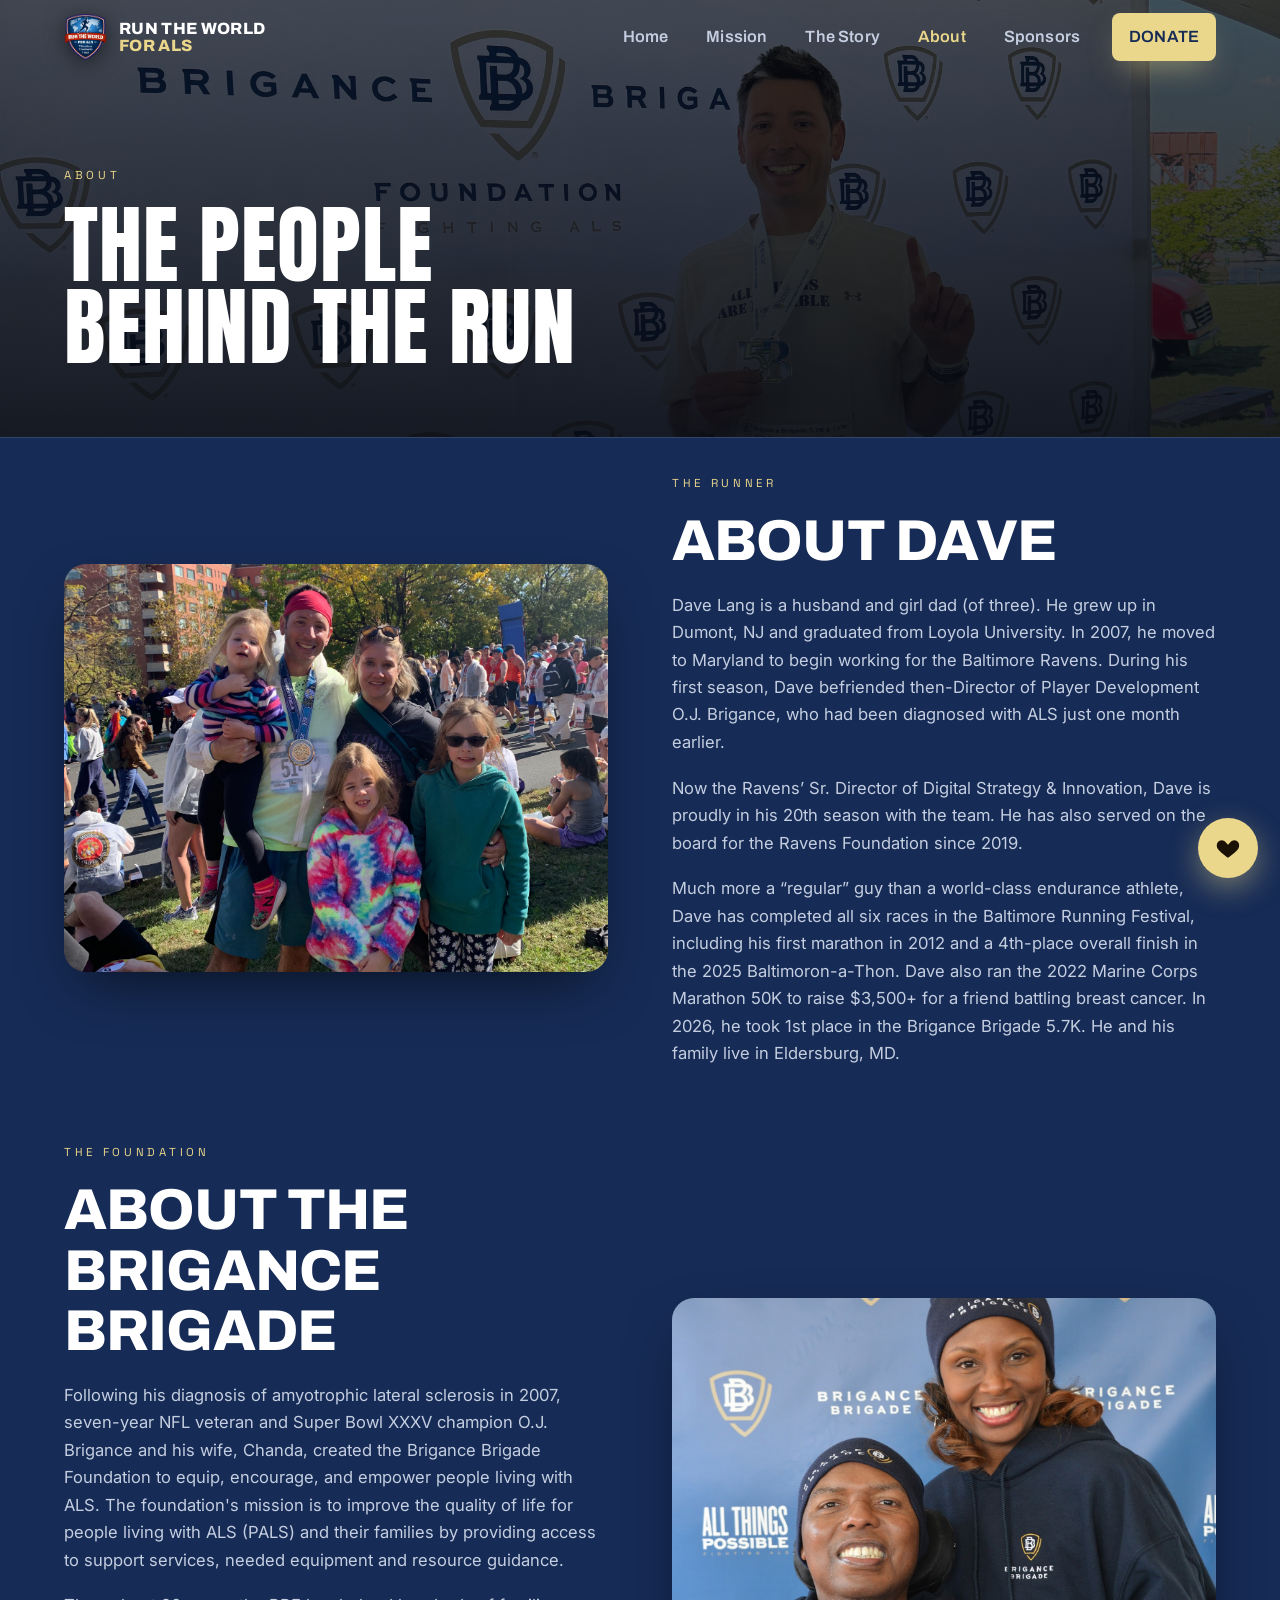
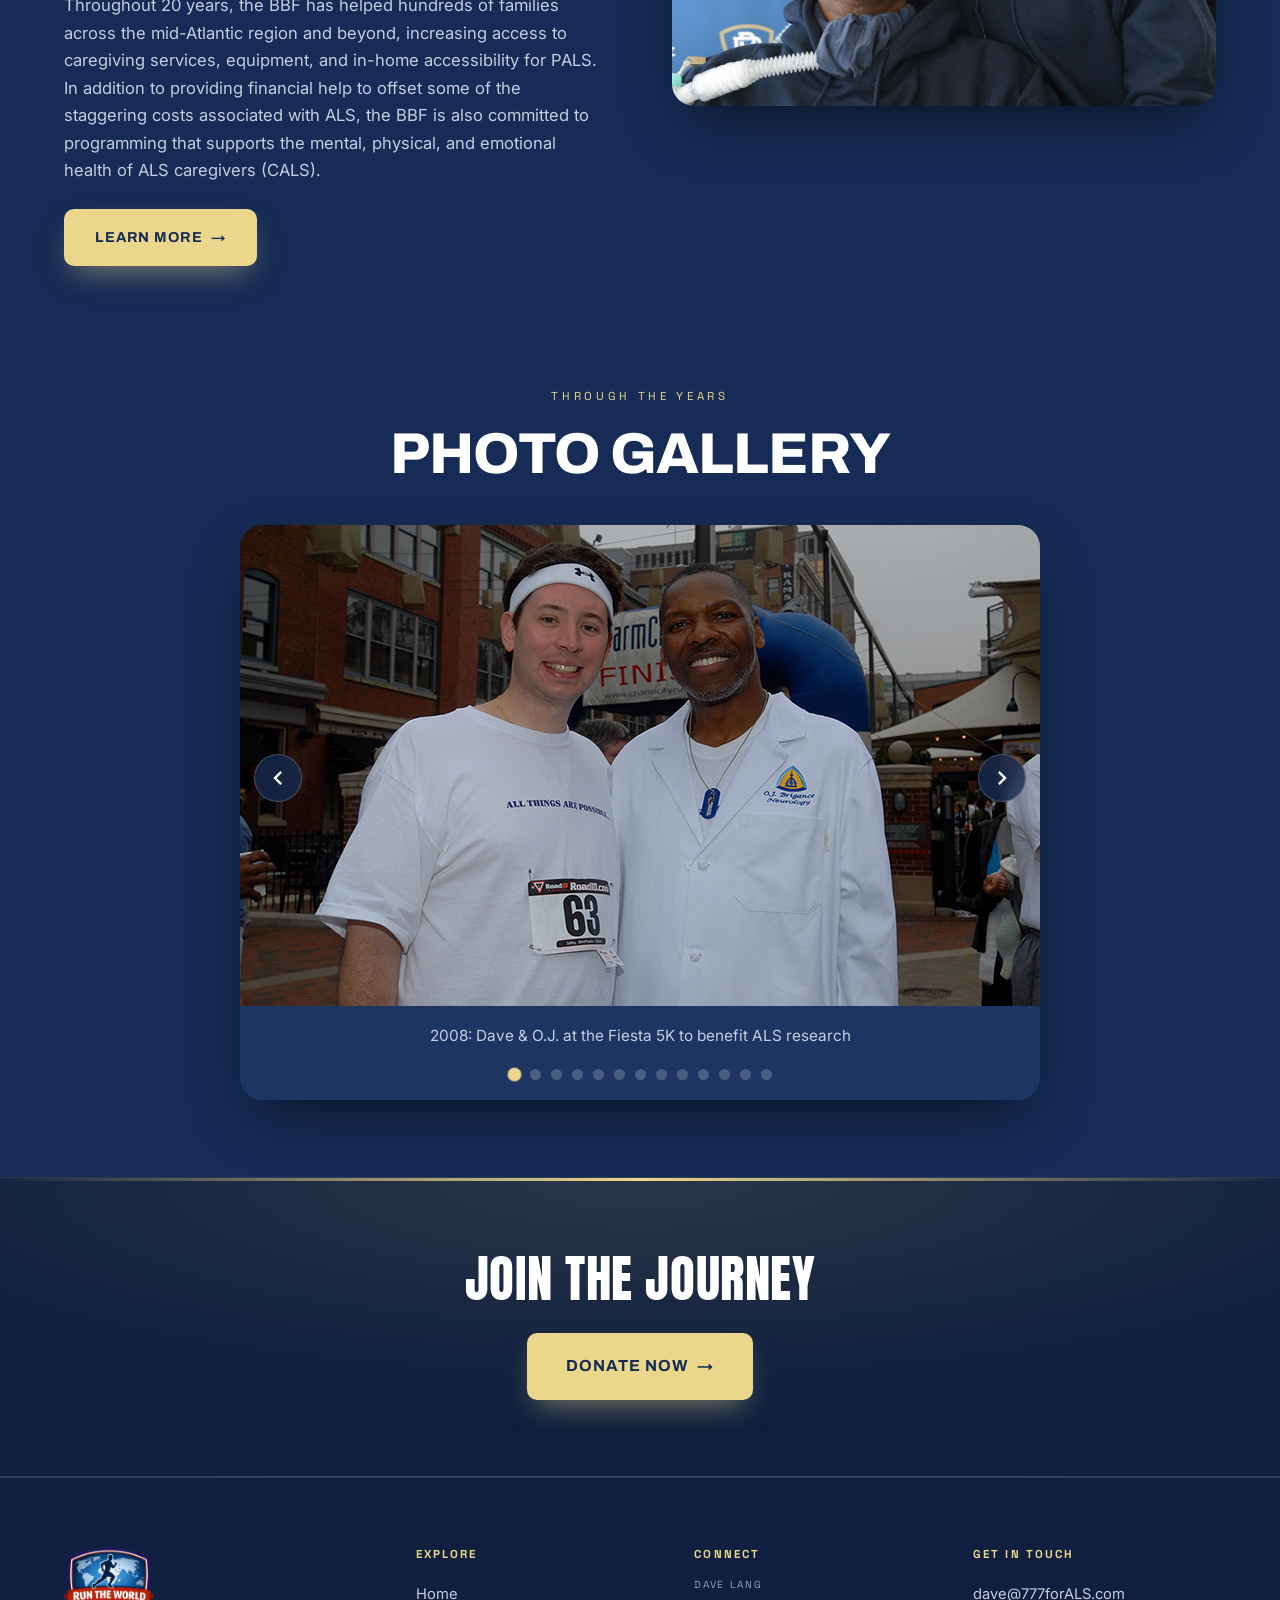
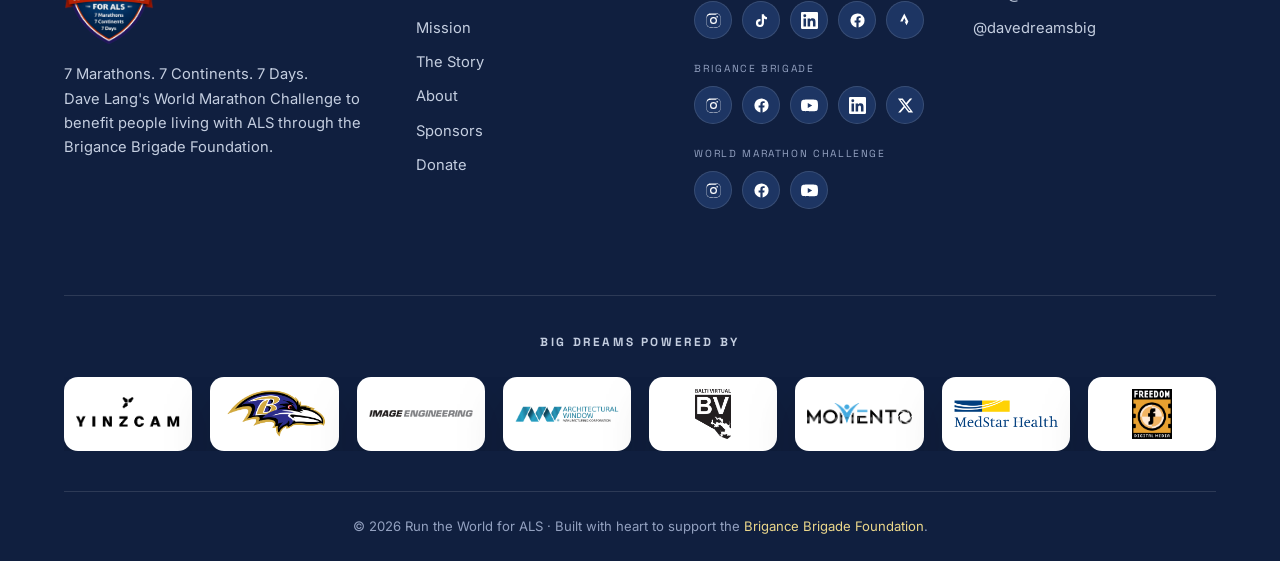
==== commit acb04f42: "Add files via upload" ====
--- a/about.html
+++ b/about.html
@@ -42,7 +42,7 @@
   </div></div>
 </section>
 
-<section class="section">
+<section class="section" style="padding-top:30px;">
   <div class="wrap">
     <div class="feature" style="margin-bottom:70px">
       <div class="feature__media reveal"><img src="assets/images/IMG_3235_cropped1.jpg" alt="Dave Lang with his family" style="object-position:center 88%;object-fit:cover;"></div>
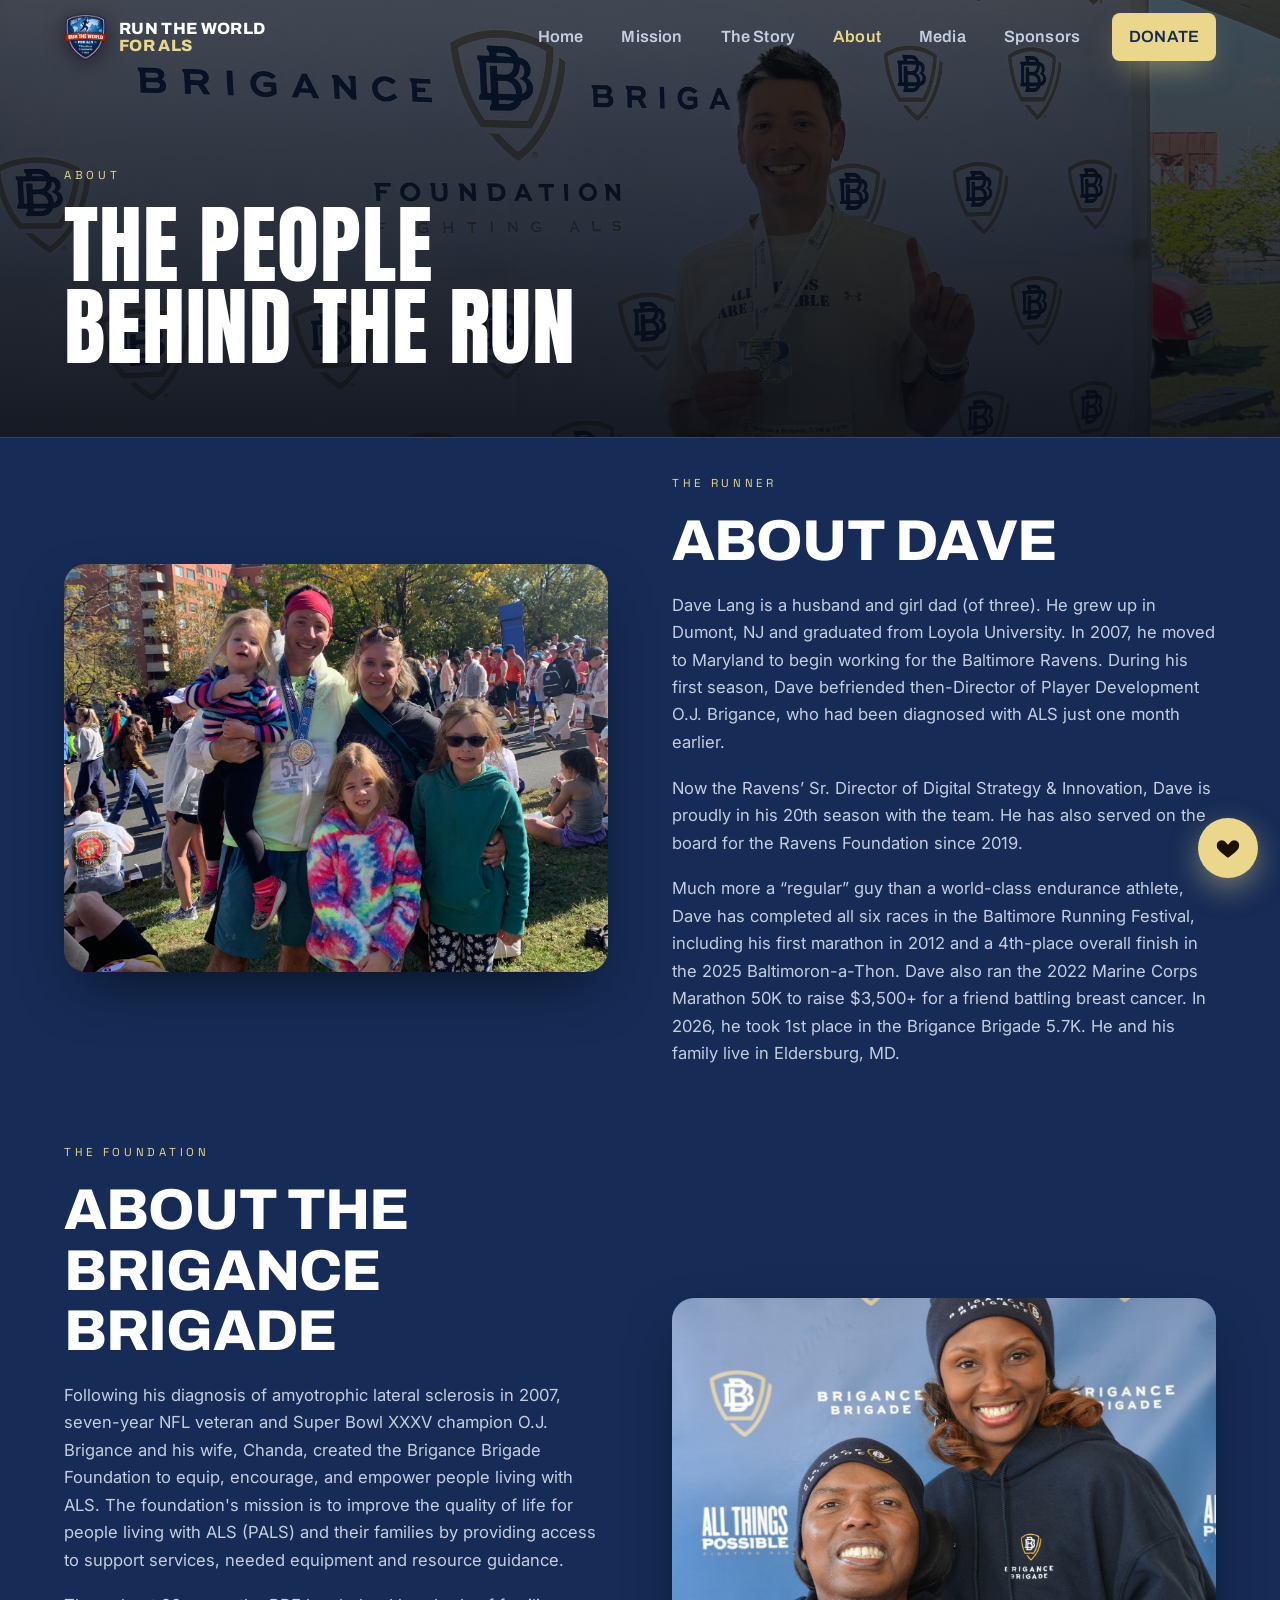
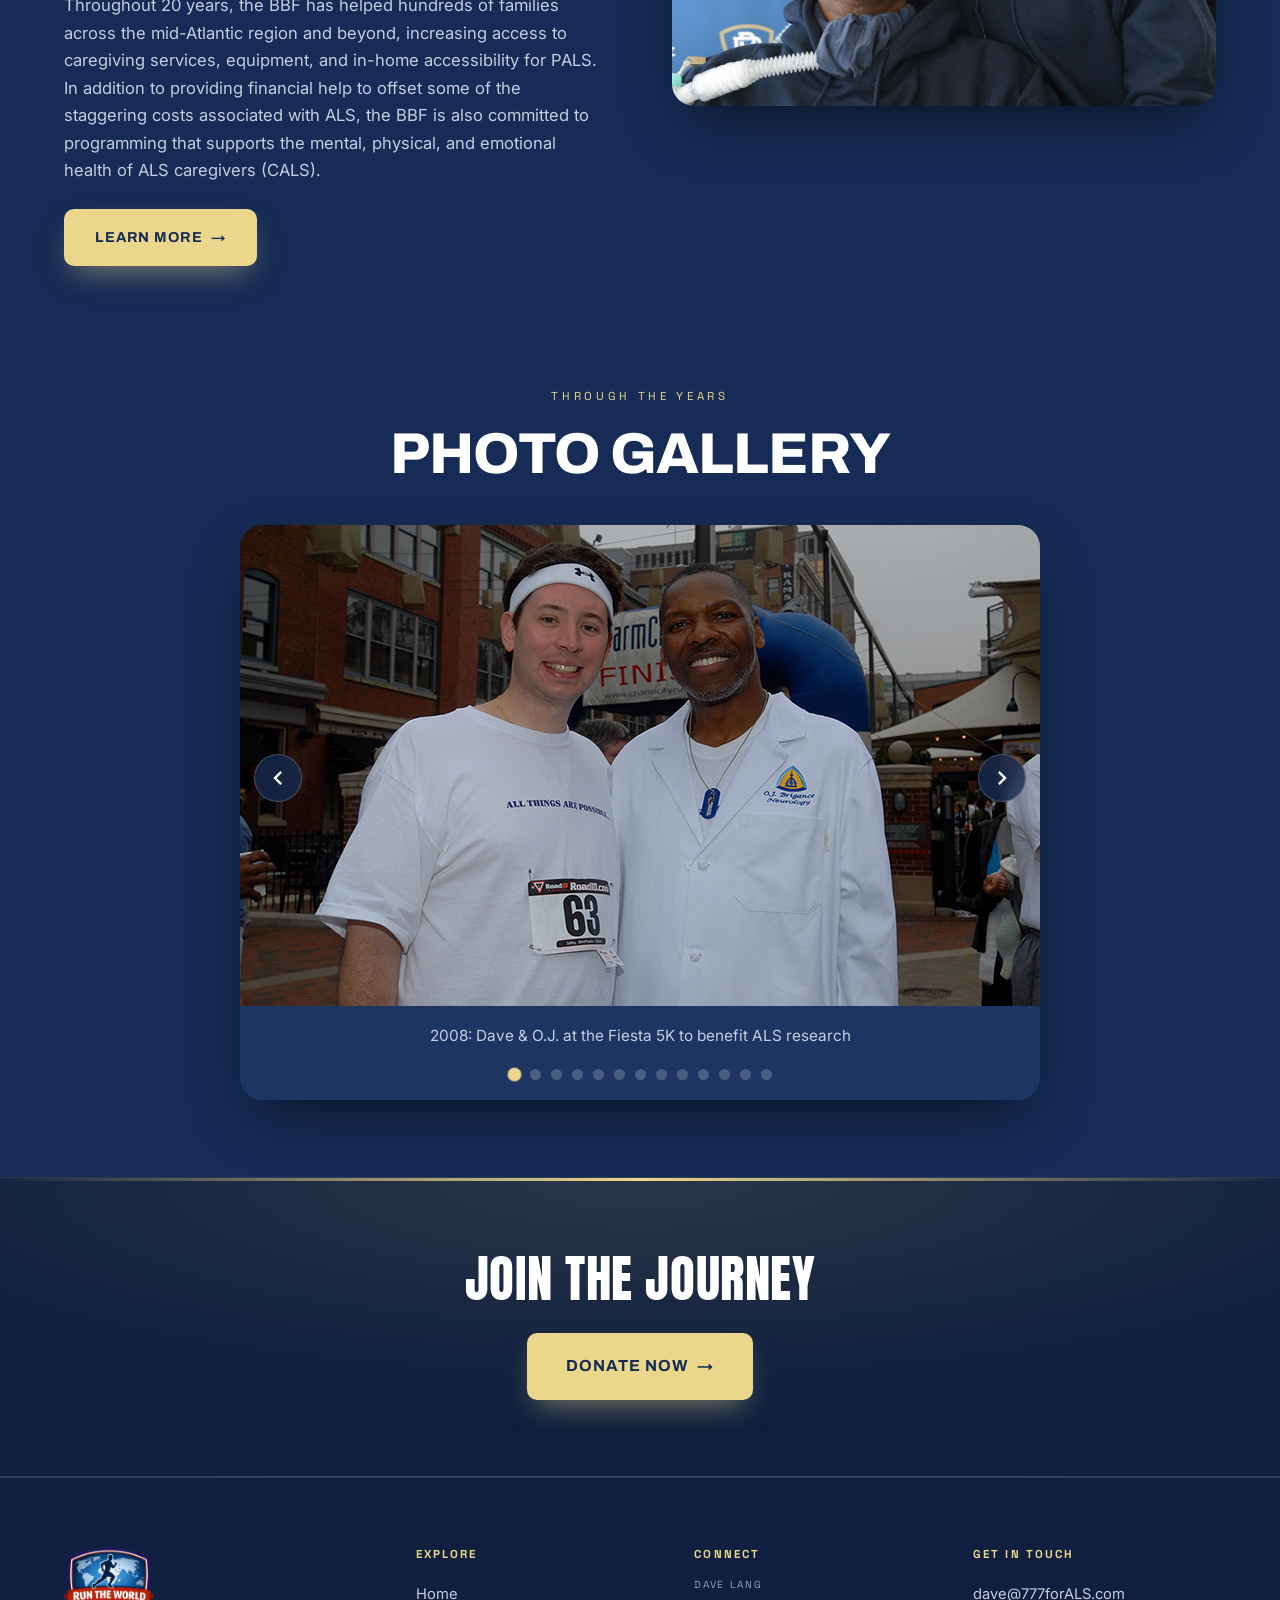
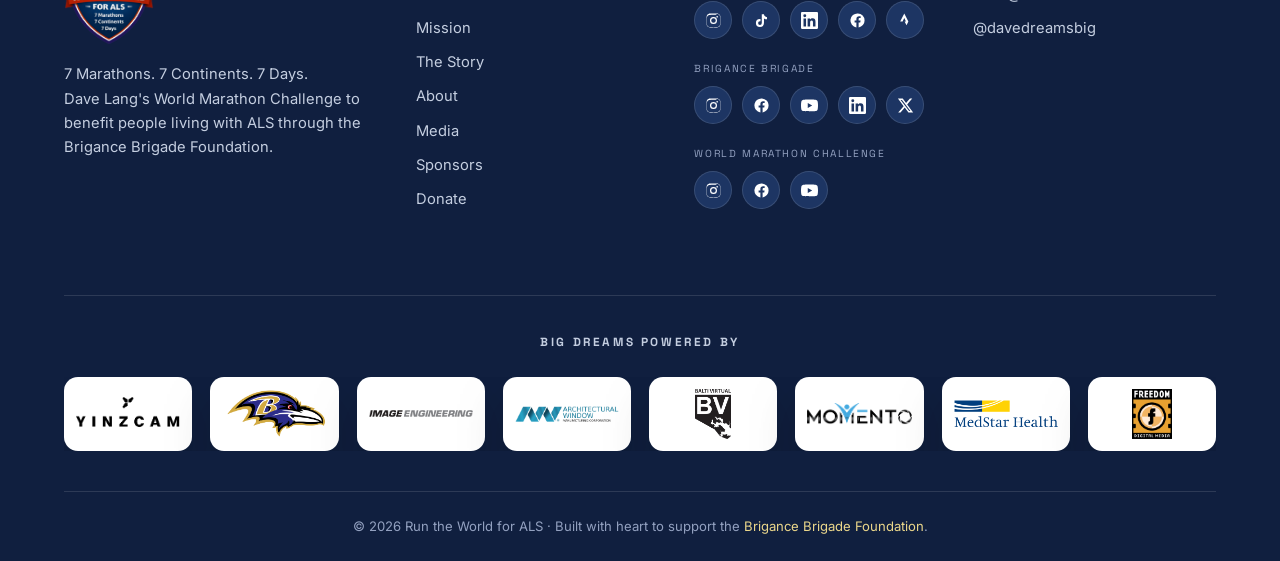
==== commit 9bff5ca9: "Add files via upload" ====
--- a/about.html
+++ b/about.html
@@ -24,7 +24,7 @@
       <span class="brand-text"><b>Run the World</b><span>For ALS</span></span>
     </a>
     <nav class="nav-links" id="navLinks">
-      <a href="index.html">Home</a><a href="mission.html">Mission</a><a href="story.html">The Story</a><a href="about.html" class="active">About</a><a href="sponsors.html">Sponsors</a>
+      <a href="index.html">Home</a><a href="mission.html">Mission</a><a href="story.html">The Story</a><a href="about.html" class="active">About</a><a href="media.html">Media</a><a href="sponsors.html">Sponsors</a>
       <a href="donate.html" class="btn btn--primary nav-cta">Donate</a>
     </nav>
     <button class="nav-toggle" id="navToggle" aria-label="Menu" aria-expanded="false">
@@ -320,6 +320,7 @@
         <a href="mission.html">Mission</a>
         <a href="story.html">The Story</a>
         <a href="about.html">About</a>
+		<a href="media.html">Media</a>
         <a href="sponsors.html">Sponsors</a>
         <a href="donate.html">Donate</a>
       </div>
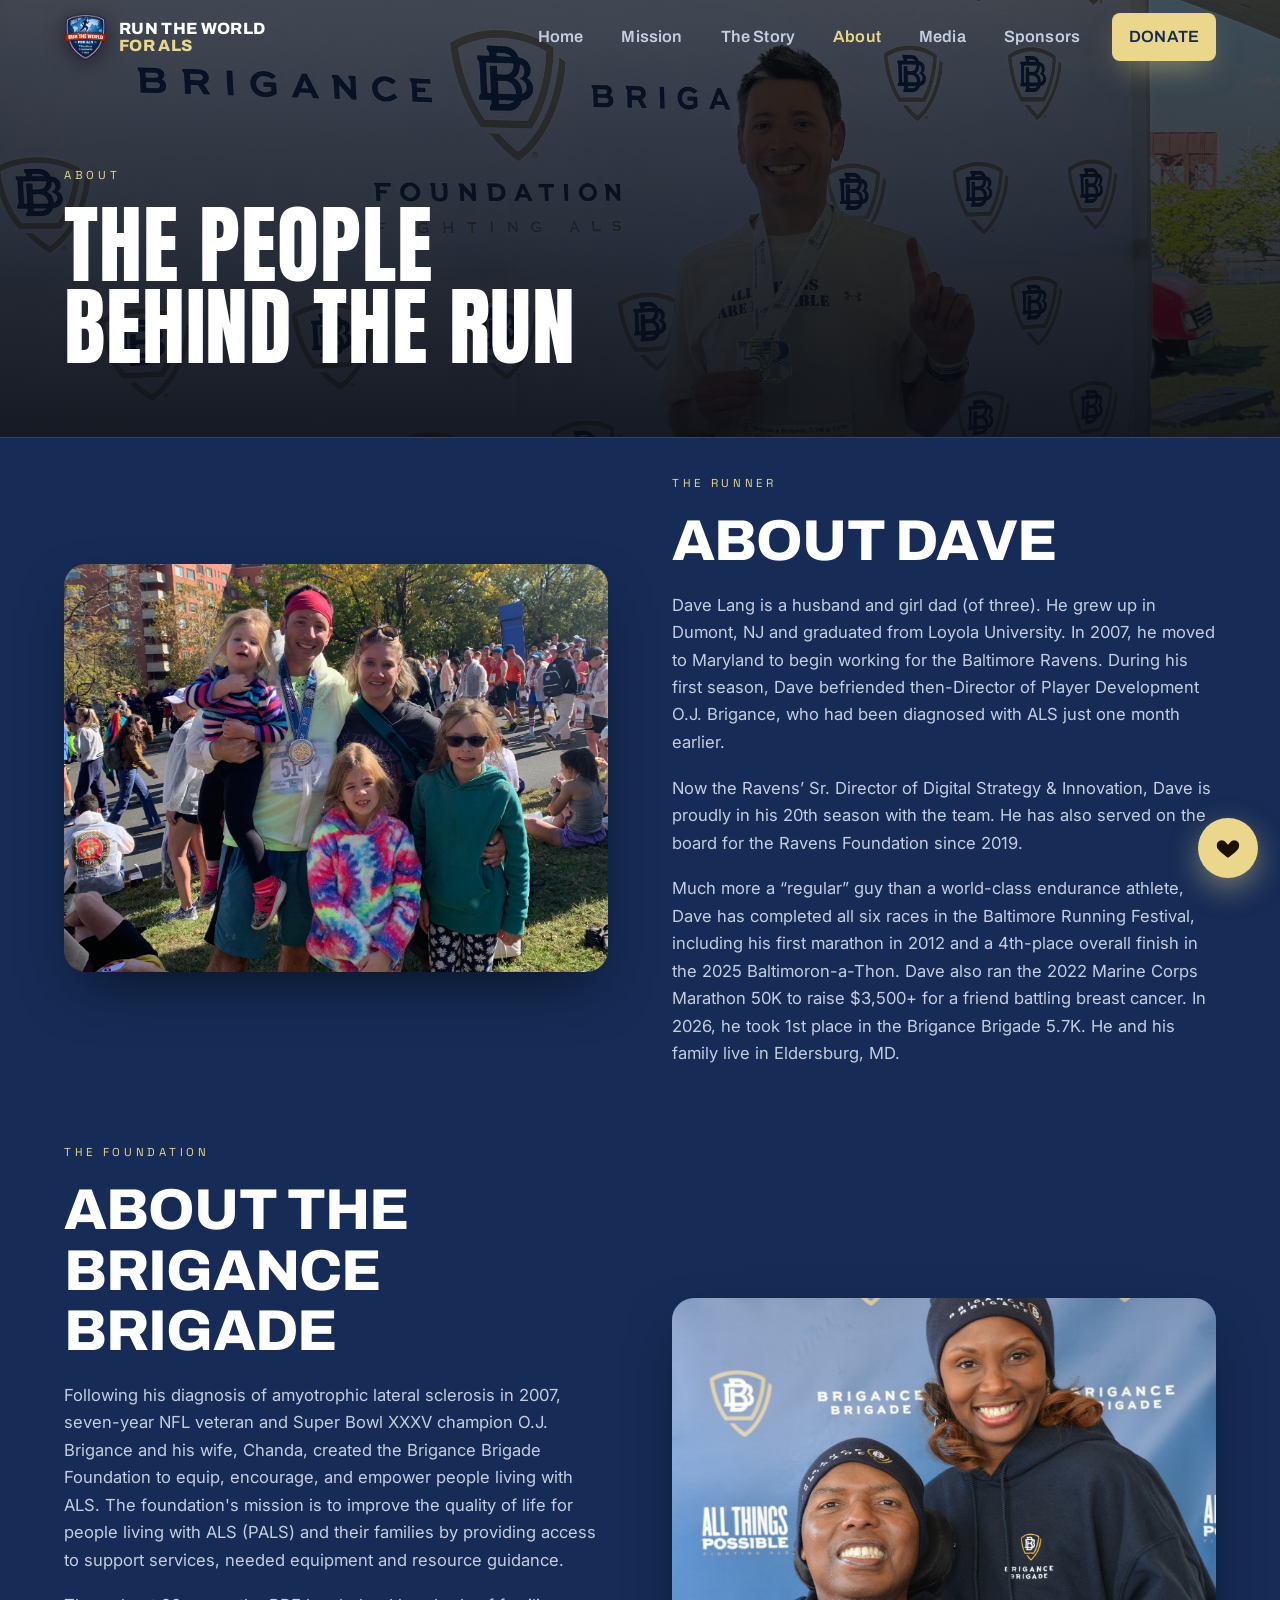
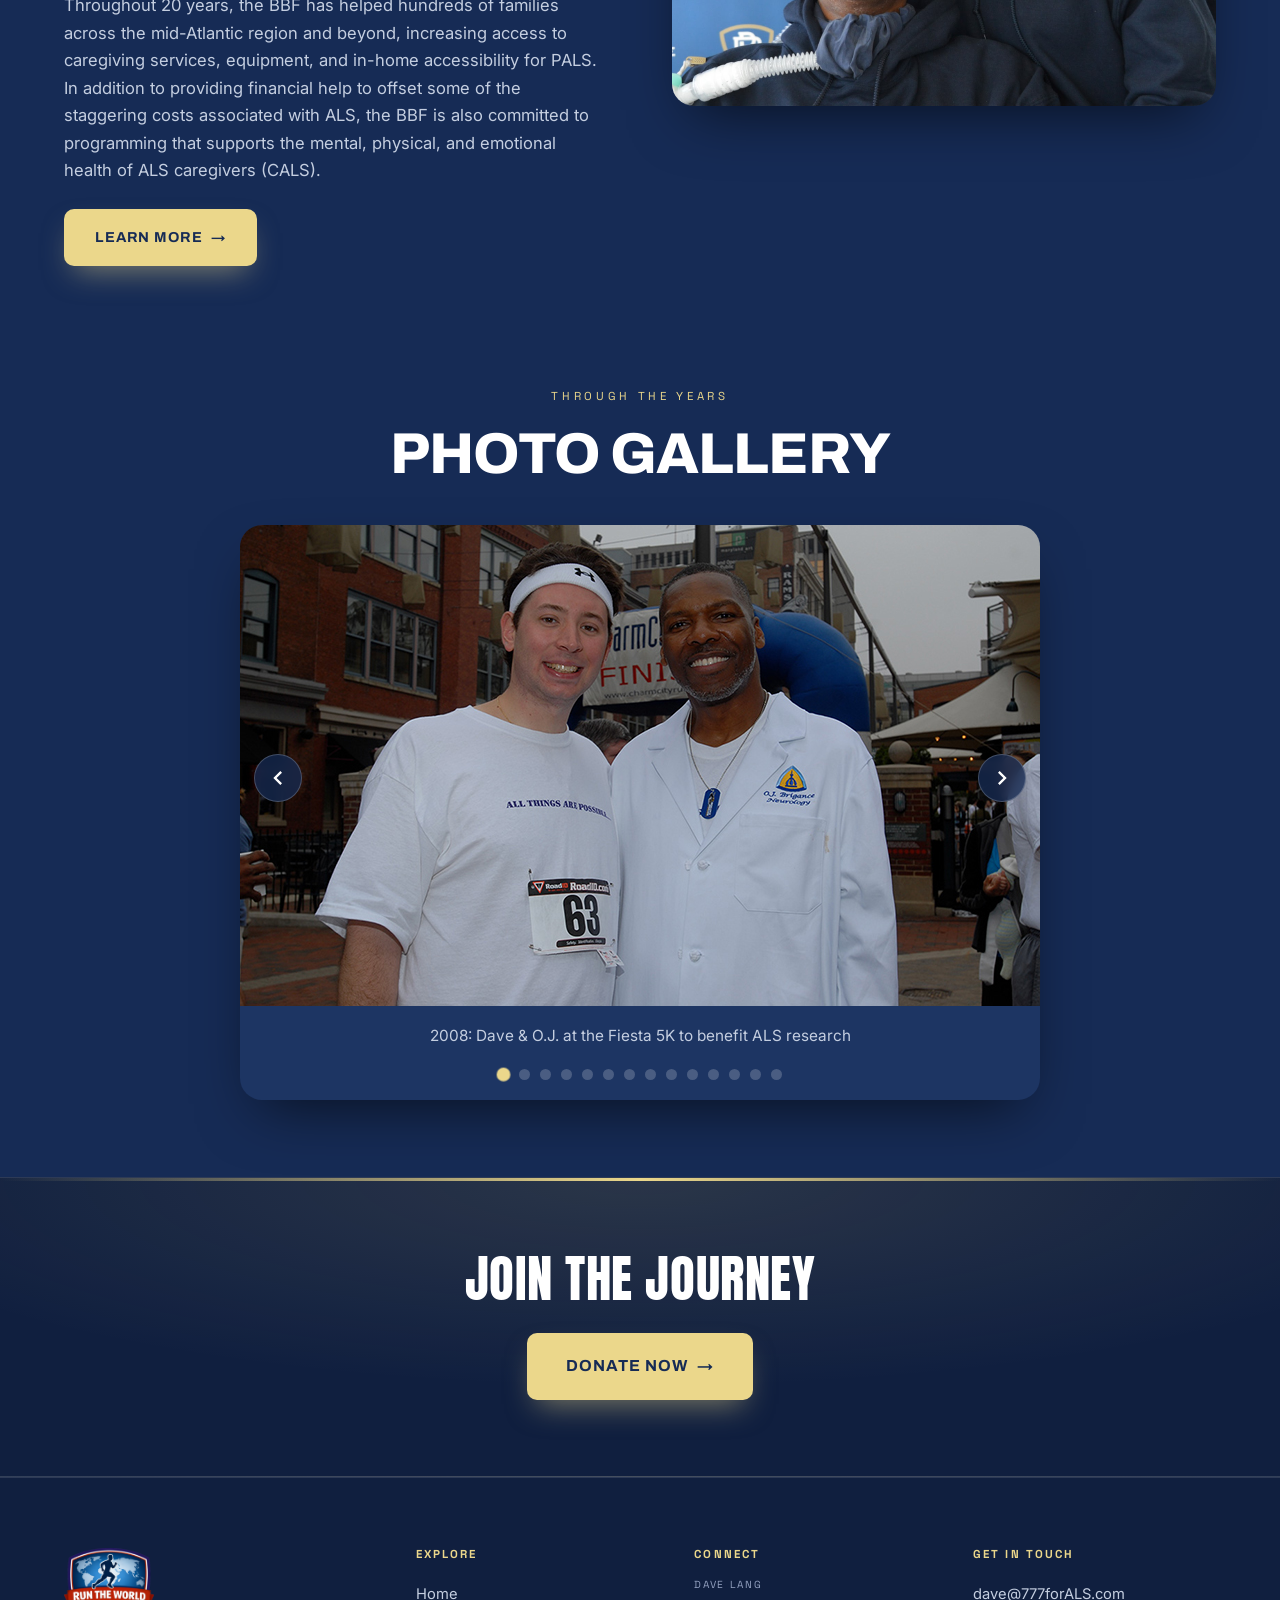
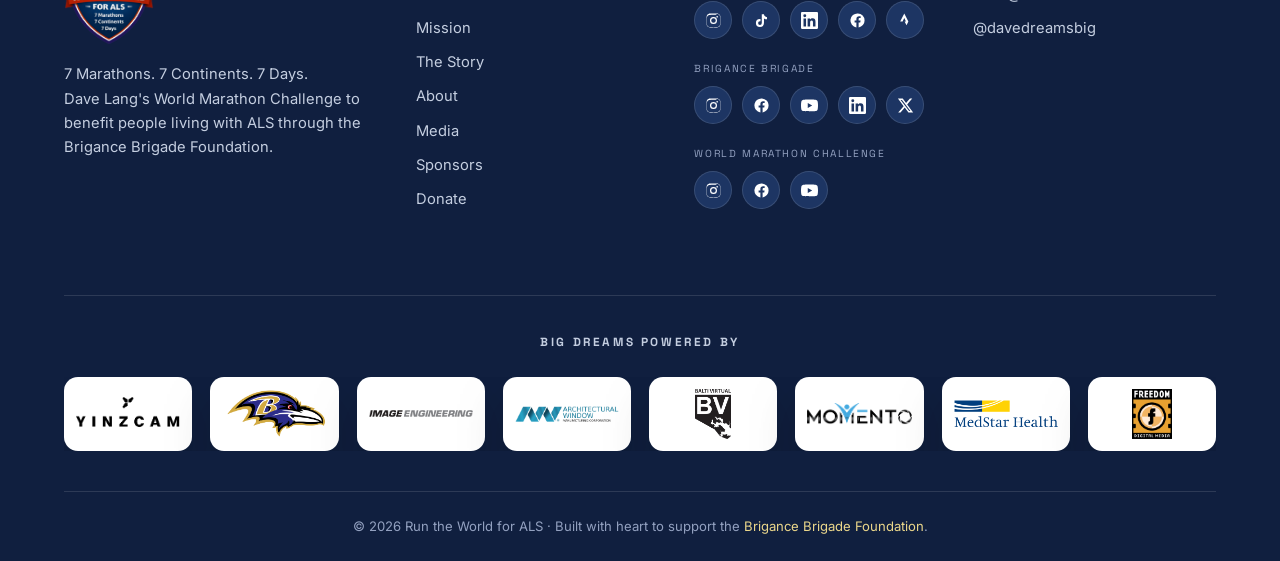
==== commit 50b00491: "Add files via upload" ====
--- a/about.html
+++ b/about.html
@@ -119,11 +119,11 @@
         </div>
         <div class="gallery-slide">
           <img src="assets/images/10.jpg" alt="2022: Dave ran the Marine Corps Marathon 50K">
-          <p class="gallery-caption">2022: Dave ran the Marine Corps Marathon 50K to support his friend who was battling breast cancer</p>
+          <p class="gallery-caption">2022: Dave ran the Marine Corps Marathon 50K to support a friend battling breast cancer</p>
         </div>
         <div class="gallery-slide">
           <img src="assets/images/11.jpg" alt="2022: Dave ringing the PR bell after the Marine Corps Marathon 50K">
-          <p class="gallery-caption">2022: Dave ringing the PR bell with his two older daughters after the Marine Corps Marathon 50K</p>
+          <p class="gallery-caption">2022: Dave ringing the PR bell with his two older daughters after the MCM50K</p>
         </div>
         <div class="gallery-slide">
           <img src="assets/images/12.jpg" alt="2025: Dave crossing the finish line of the Baltimoron-a-Thon">
@@ -132,6 +132,10 @@
         <div class="gallery-slide">
           <img src="assets/images/13.jpg" alt="2026: Dave finished in 1st place at the Brigance Brigade 5.7K">
           <p class="gallery-caption">2026: Dave finished in 1st place to win the Brigance Brigade 5.7K</p>
+        </div>
+		<div class="gallery-slide">
+          <img src="assets/images/14.jpg" alt="Aug. 17, 2026: After heroically battling ALS for 19 years, O.J. was called home.">
+          <p class="gallery-caption">Aug. 17, 2026: After heroically battling ALS for 19 years, O.J. was called home.</p>
         </div>
       </div>
       <button class="gallery-arrow gallery-arrow--prev" id="galleryPrev" aria-label="Previous slide">
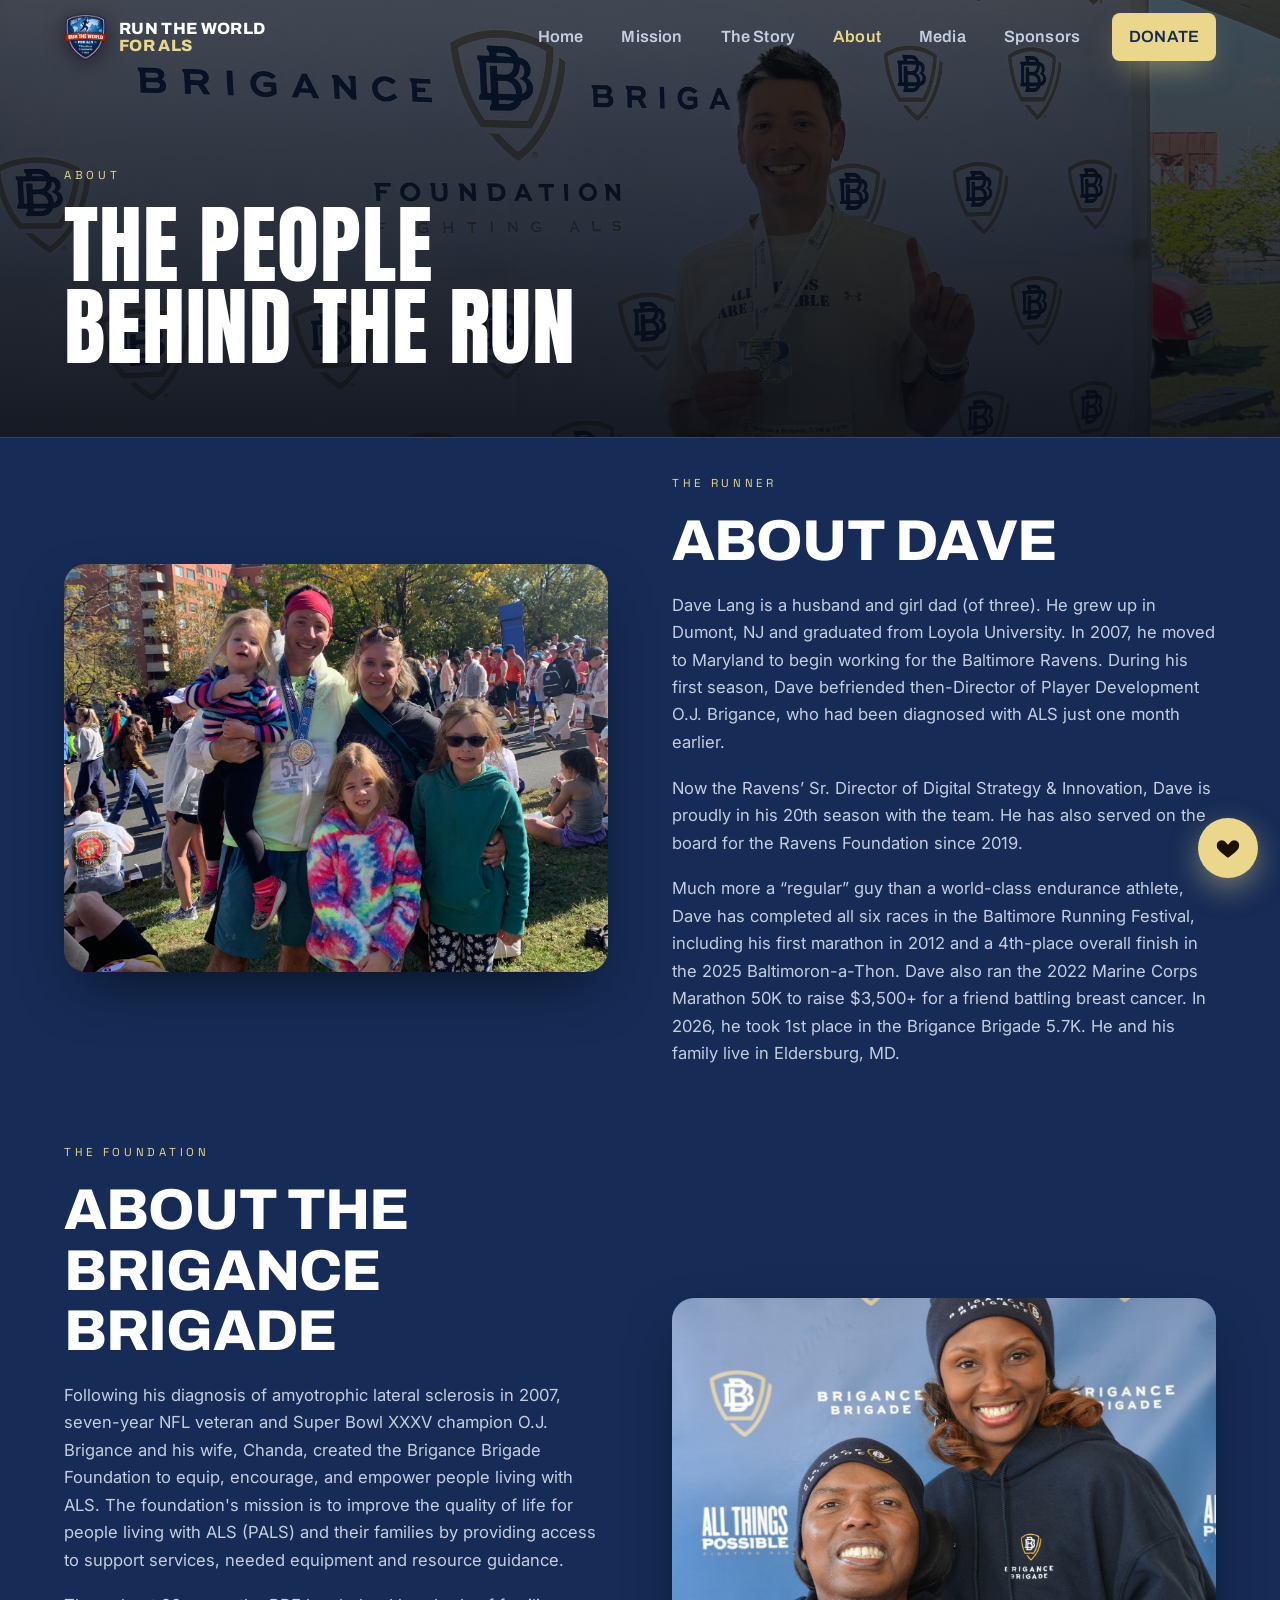
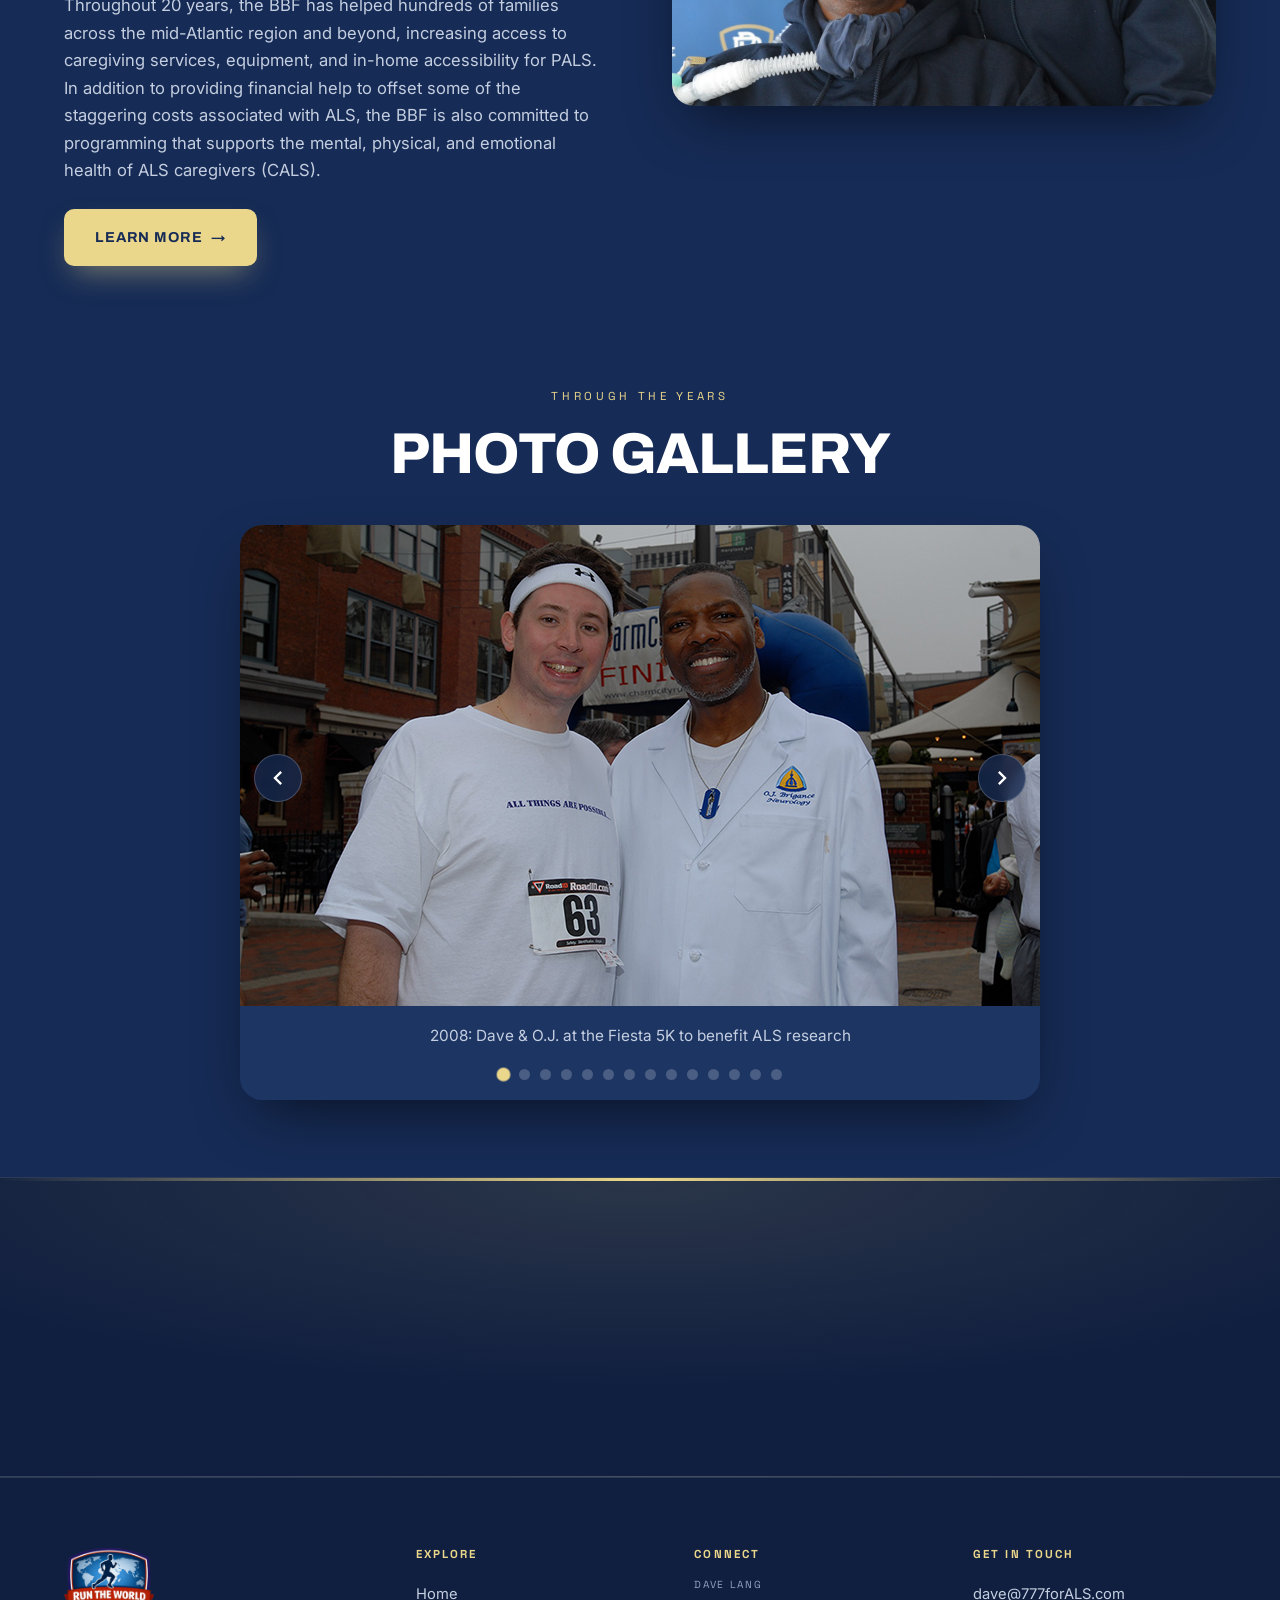
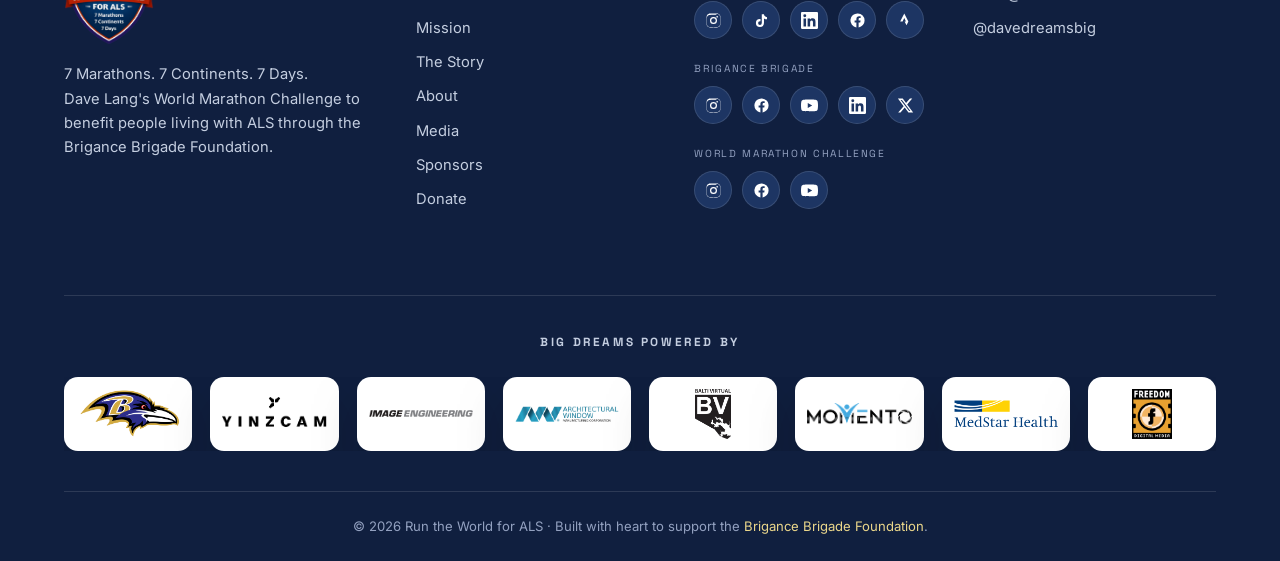
==== commit 81639002: "Add files via upload" ====
--- a/about.html
+++ b/about.html
@@ -343,7 +343,7 @@
 
     <div class="footer-sponsors">
       <h4>Big Dreams Powered By</h4>
-      <div class="footer-sponsors__row"><a class="sponsor-logo" href="https://www.yinzcam.com/" target="_blank" rel="noopener" title="YinzCam"><img src="assets/images/yinzcam.png" alt="YinzCam"></a><a class="sponsor-logo" href="https://www.baltimoreravens.com" target="_blank" rel="noopener" title="Baltimore Ravens"><img src="assets/images/ravens.png" alt="Baltimore Ravens"></a><a class="sponsor-logo" href="https://www.imageengineering.com/" target="_blank" rel="noopener" title="Image Engineering"><img src="assets/images/image-engineering.png" alt="Image Engineering"></a><a class="sponsor-logo" href="https://www.architecturalwindow.com/" target="_blank" rel="noopener" title="Architectural Window"><img src="assets/images/architectural-window.png" alt="Architectural Window"></a><a class="sponsor-logo" href="https://www.baltivirtual.com/" target="_blank" rel="noopener" title="Balti Virtual"><img src="assets/images/balti-virtual.png" alt="Balti Virtual"></a><a class="sponsor-logo" href="https://www.mymomento.com/" target="_blank" rel="noopener" title="Momento"><img src="assets/images/momento.png" alt="Momento"></a><a class="sponsor-logo" href="https://www.medstarhealth.org/" target="_blank" rel="noopener" title="MedStar Health"><img src="assets/images/medstar.png" alt="MedStar Health"></a><a class="sponsor-logo" href="https://www.freedomdigital.net/" target="_blank" rel="noopener" title="Freedom Digital Media"><img src="assets/images/freedom-digital.png" alt="Freedom Digital Media"></a></div>
+      <div class="footer-sponsors__row"><a class="sponsor-logo" href="https://www.baltimoreravens.com" target="_blank" rel="noopener" title="Baltimore Ravens"><img src="assets/images/ravens.png" alt="Baltimore Ravens"></a><a class="sponsor-logo" href="https://www.yinzcam.com/" target="_blank" rel="noopener" title="YinzCam"><img src="assets/images/yinzcam.png" alt="YinzCam"></a><a class="sponsor-logo" href="https://www.imageengineering.com/" target="_blank" rel="noopener" title="Image Engineering"><img src="assets/images/image-engineering.png" alt="Image Engineering"></a><a class="sponsor-logo" href="https://www.architecturalwindow.com/" target="_blank" rel="noopener" title="Architectural Window"><img src="assets/images/architectural-window.png" alt="Architectural Window"></a><a class="sponsor-logo" href="https://www.baltivirtual.com/" target="_blank" rel="noopener" title="Balti Virtual"><img src="assets/images/balti-virtual.png" alt="Balti Virtual"></a><a class="sponsor-logo" href="https://www.mymomento.com/" target="_blank" rel="noopener" title="Momento"><img src="assets/images/momento.png" alt="Momento"></a><a class="sponsor-logo" href="https://www.medstarhealth.org/" target="_blank" rel="noopener" title="MedStar Health"><img src="assets/images/medstar.png" alt="MedStar Health"></a><a class="sponsor-logo" href="https://www.freedomdigital.net/" target="_blank" rel="noopener" title="Freedom Digital Media"><img src="assets/images/freedom-digital.png" alt="Freedom Digital Media"></a></div>
     </div>
 
     <div class="footer-bottom">
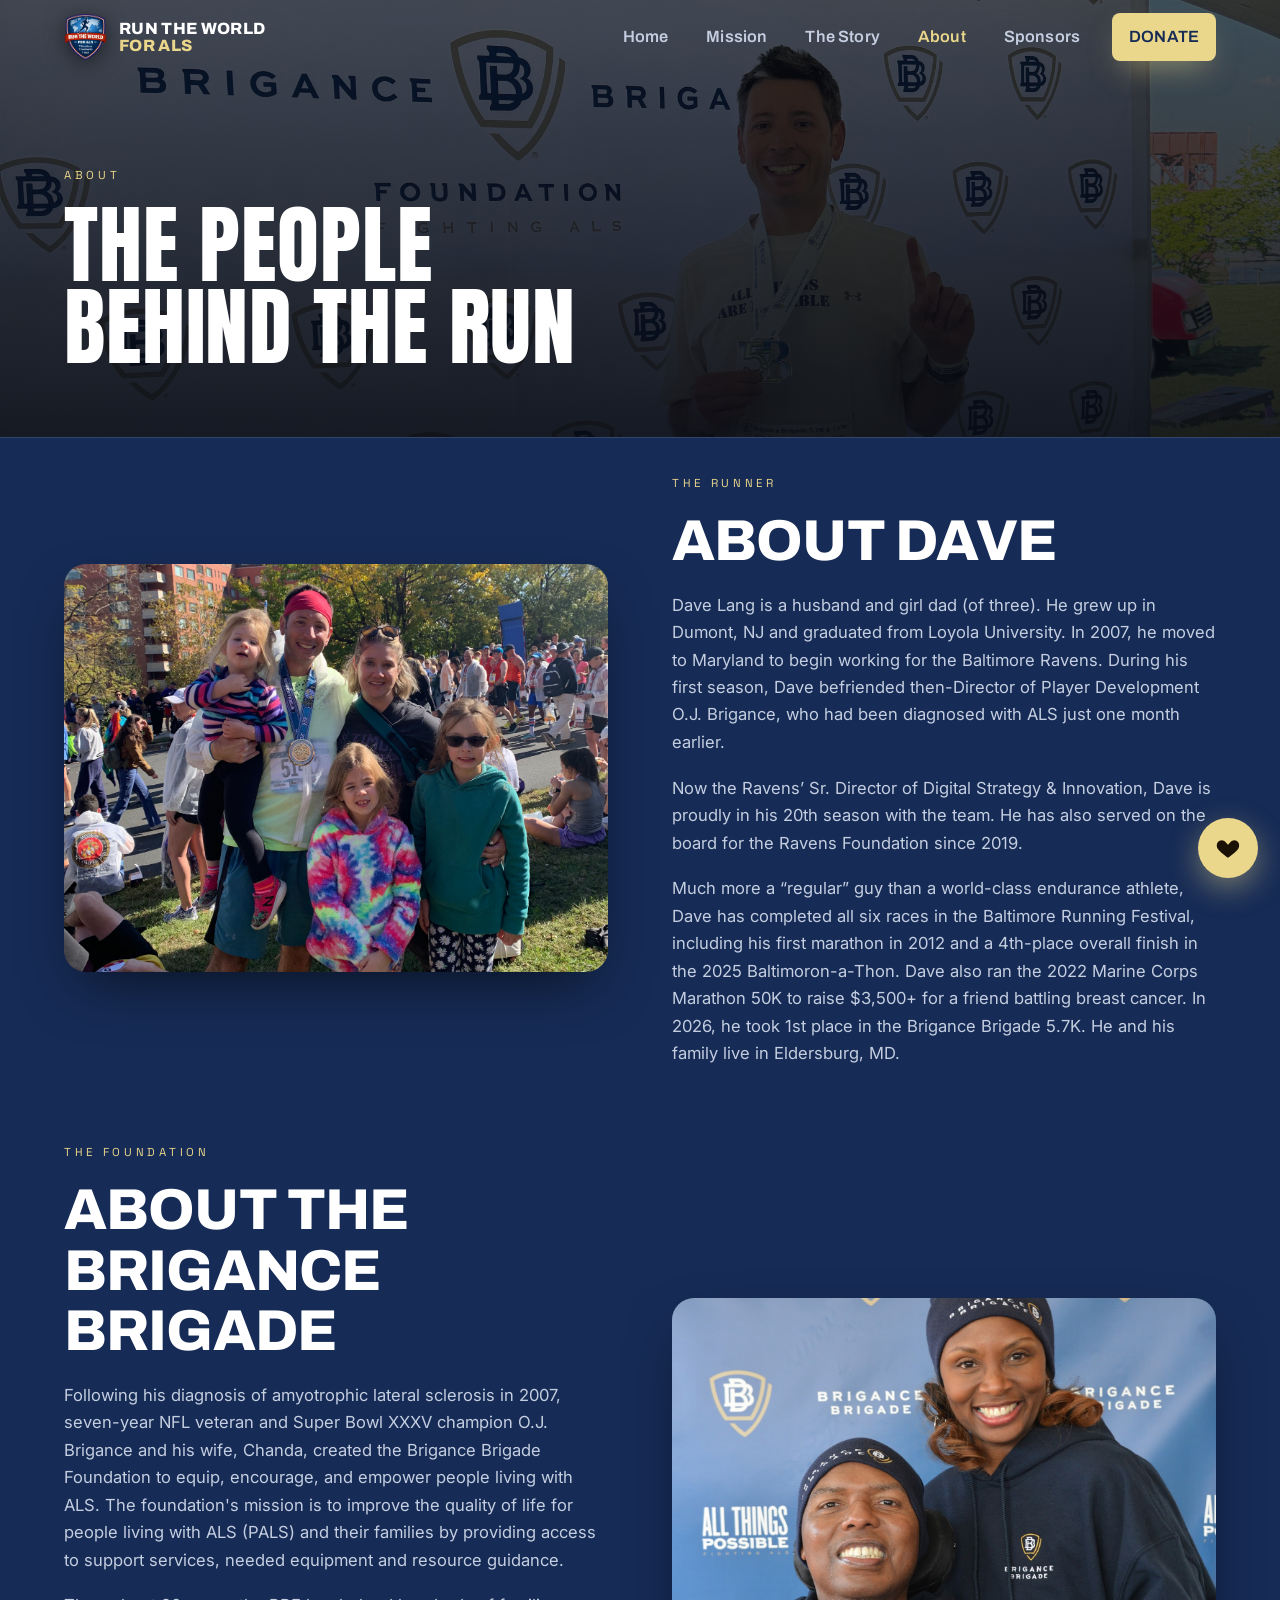
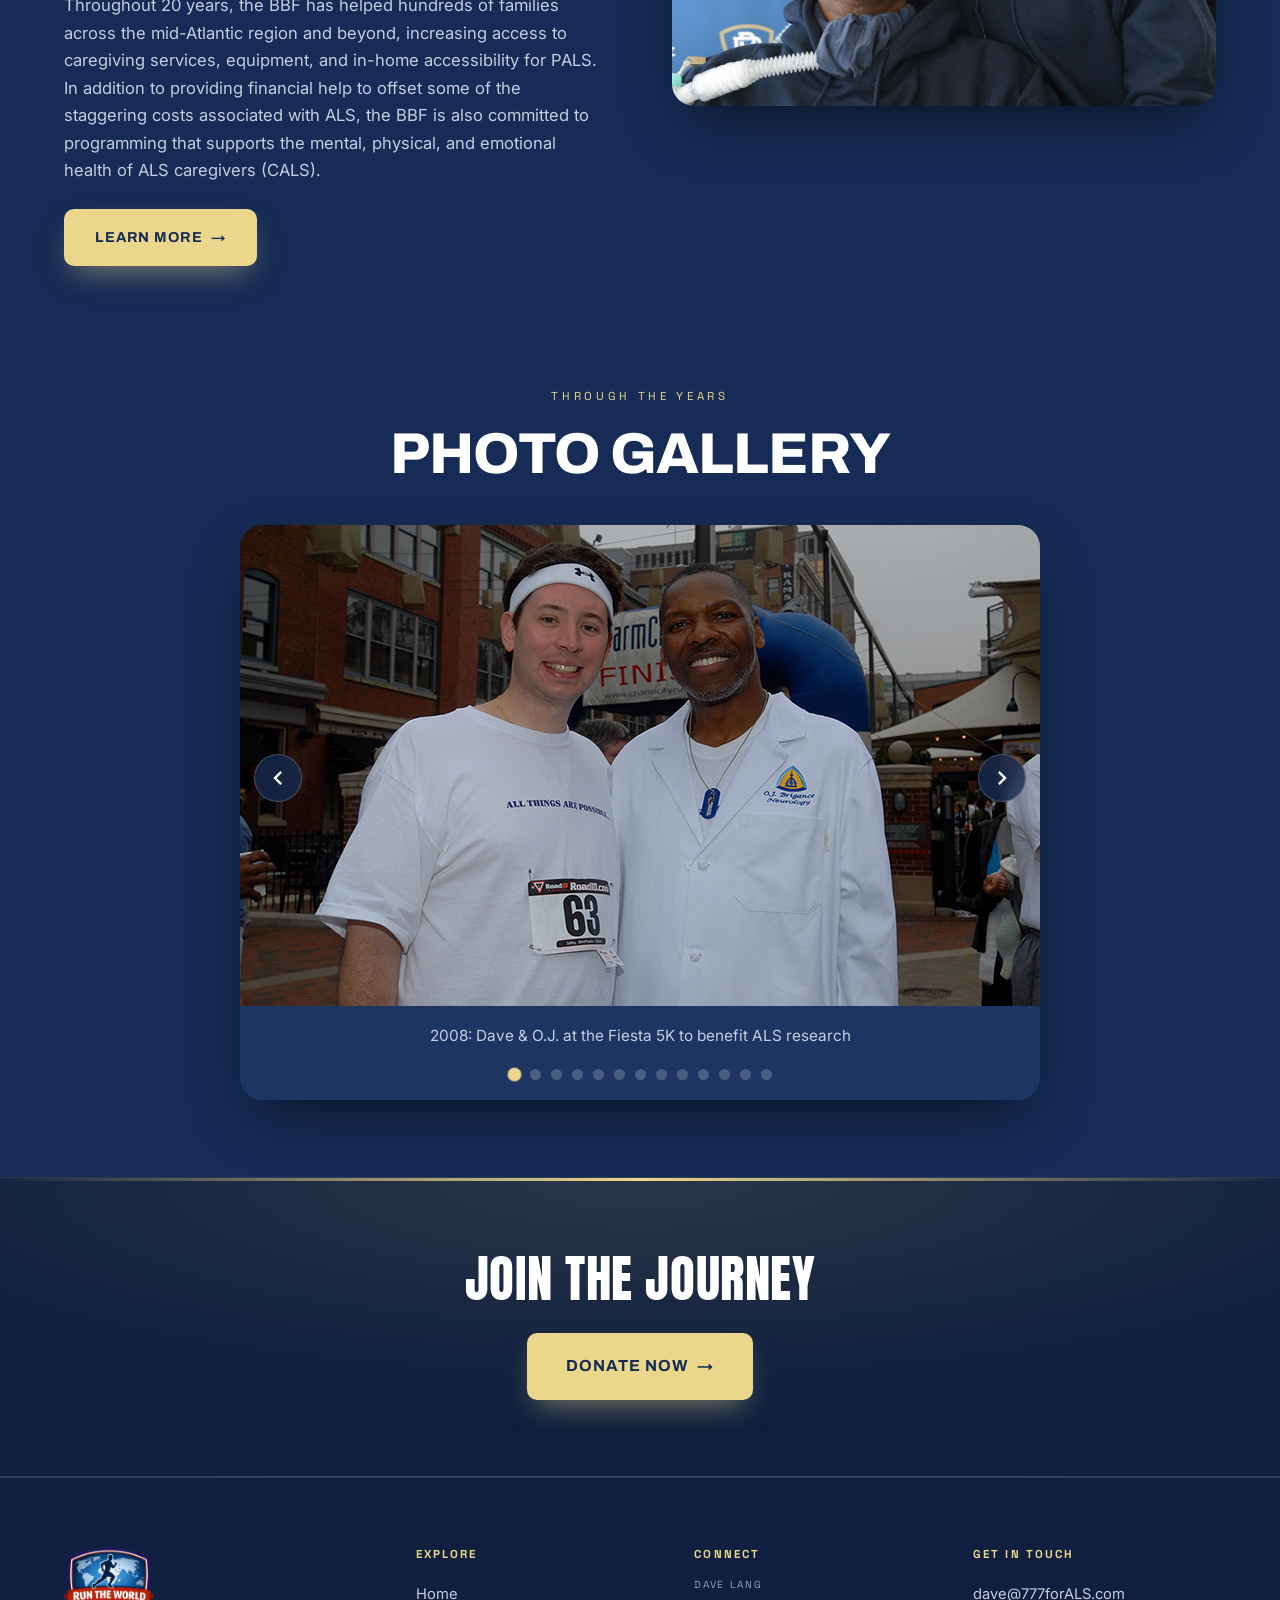
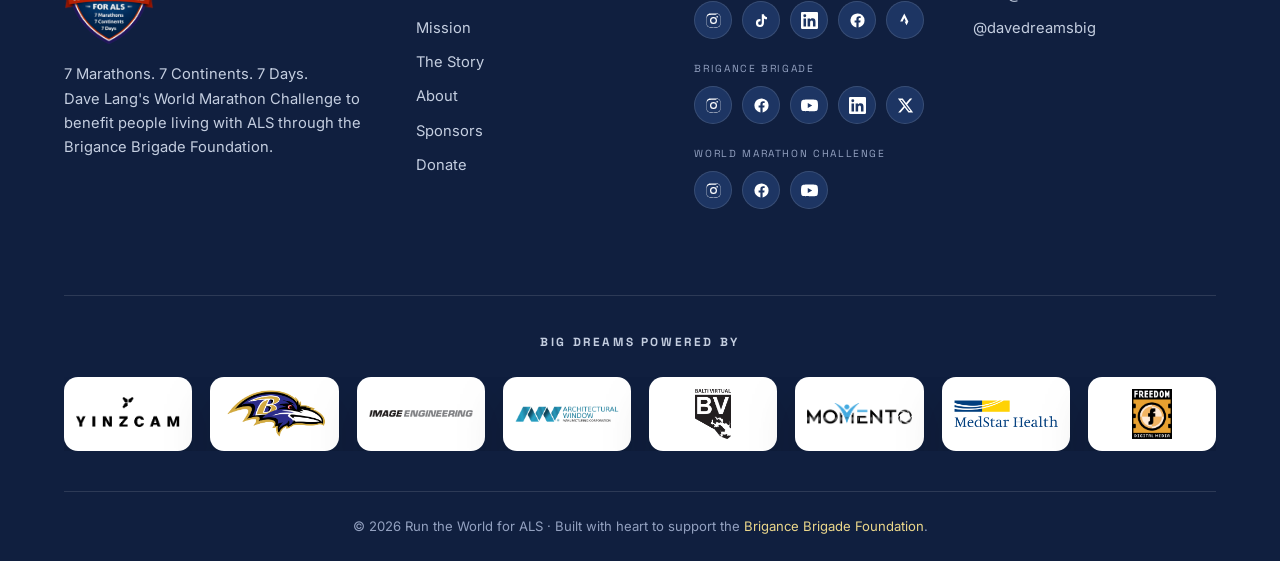
==== commit 118b6673: "Add files via upload" ====
--- a/about.html
+++ b/about.html
@@ -1,6 +1,15 @@
 <!DOCTYPE html>
 <html lang="en">
 <head>
+<!-- Google tag (gtag.js) -->
+<script async src="https://www.googletagmanager.com/gtag/js?id=G-1GBB0ZV9VD"></script>
+<script>
+  window.dataLayer = window.dataLayer || [];
+  function gtag(){dataLayer.push(arguments);}
+  gtag('js', new Date());
+
+  gtag('config', 'G-1GBB0ZV9VD');
+</script>
 <meta charset="UTF-8">
 <meta name="viewport" content="width=device-width, initial-scale=1.0">
 <title>About | Run the World for ALS</title>
@@ -24,7 +33,7 @@
       <span class="brand-text"><b>Run the World</b><span>For ALS</span></span>
     </a>
     <nav class="nav-links" id="navLinks">
-      <a href="index.html">Home</a><a href="mission.html">Mission</a><a href="story.html">The Story</a><a href="about.html" class="active">About</a><a href="media.html">Media</a><a href="sponsors.html">Sponsors</a>
+      <a href="index.html">Home</a><a href="mission.html">Mission</a><a href="story.html">The Story</a><a href="about.html" class="active">About</a><a href="sponsors.html">Sponsors</a>
       <a href="donate.html" class="btn btn--primary nav-cta">Donate</a>
     </nav>
     <button class="nav-toggle" id="navToggle" aria-label="Menu" aria-expanded="false">
@@ -119,11 +128,11 @@
         </div>
         <div class="gallery-slide">
           <img src="assets/images/10.jpg" alt="2022: Dave ran the Marine Corps Marathon 50K">
-          <p class="gallery-caption">2022: Dave ran the Marine Corps Marathon 50K to support a friend battling breast cancer</p>
+          <p class="gallery-caption">2022: Dave ran the Marine Corps Marathon 50K to support his friend who was battling breast cancer</p>
         </div>
         <div class="gallery-slide">
           <img src="assets/images/11.jpg" alt="2022: Dave ringing the PR bell after the Marine Corps Marathon 50K">
-          <p class="gallery-caption">2022: Dave ringing the PR bell with his two older daughters after the MCM50K</p>
+          <p class="gallery-caption">2022: Dave ringing the PR bell with his two older daughters after the Marine Corps Marathon 50K</p>
         </div>
         <div class="gallery-slide">
           <img src="assets/images/12.jpg" alt="2025: Dave crossing the finish line of the Baltimoron-a-Thon">
@@ -132,10 +141,6 @@
         <div class="gallery-slide">
           <img src="assets/images/13.jpg" alt="2026: Dave finished in 1st place at the Brigance Brigade 5.7K">
           <p class="gallery-caption">2026: Dave finished in 1st place to win the Brigance Brigade 5.7K</p>
-        </div>
-		<div class="gallery-slide">
-          <img src="assets/images/14.jpg" alt="Aug. 17, 2026: After heroically battling ALS for 19 years, O.J. was called home.">
-          <p class="gallery-caption">Aug. 17, 2026: After heroically battling ALS for 19 years, O.J. was called home.</p>
         </div>
       </div>
       <button class="gallery-arrow gallery-arrow--prev" id="galleryPrev" aria-label="Previous slide">
@@ -324,7 +329,6 @@
         <a href="mission.html">Mission</a>
         <a href="story.html">The Story</a>
         <a href="about.html">About</a>
-		<a href="media.html">Media</a>
         <a href="sponsors.html">Sponsors</a>
         <a href="donate.html">Donate</a>
       </div>
@@ -343,7 +347,7 @@
 
     <div class="footer-sponsors">
       <h4>Big Dreams Powered By</h4>
-      <div class="footer-sponsors__row"><a class="sponsor-logo" href="https://www.baltimoreravens.com" target="_blank" rel="noopener" title="Baltimore Ravens"><img src="assets/images/ravens.png" alt="Baltimore Ravens"></a><a class="sponsor-logo" href="https://www.yinzcam.com/" target="_blank" rel="noopener" title="YinzCam"><img src="assets/images/yinzcam.png" alt="YinzCam"></a><a class="sponsor-logo" href="https://www.imageengineering.com/" target="_blank" rel="noopener" title="Image Engineering"><img src="assets/images/image-engineering.png" alt="Image Engineering"></a><a class="sponsor-logo" href="https://www.architecturalwindow.com/" target="_blank" rel="noopener" title="Architectural Window"><img src="assets/images/architectural-window.png" alt="Architectural Window"></a><a class="sponsor-logo" href="https://www.baltivirtual.com/" target="_blank" rel="noopener" title="Balti Virtual"><img src="assets/images/balti-virtual.png" alt="Balti Virtual"></a><a class="sponsor-logo" href="https://www.mymomento.com/" target="_blank" rel="noopener" title="Momento"><img src="assets/images/momento.png" alt="Momento"></a><a class="sponsor-logo" href="https://www.medstarhealth.org/" target="_blank" rel="noopener" title="MedStar Health"><img src="assets/images/medstar.png" alt="MedStar Health"></a><a class="sponsor-logo" href="https://www.freedomdigital.net/" target="_blank" rel="noopener" title="Freedom Digital Media"><img src="assets/images/freedom-digital.png" alt="Freedom Digital Media"></a></div>
+      <div class="footer-sponsors__row"><a class="sponsor-logo" href="https://www.yinzcam.com/" target="_blank" rel="noopener" title="YinzCam"><img src="assets/images/yinzcam.png" alt="YinzCam"></a><a class="sponsor-logo" href="https://www.baltimoreravens.com" target="_blank" rel="noopener" title="Baltimore Ravens"><img src="assets/images/ravens.png" alt="Baltimore Ravens"></a><a class="sponsor-logo" href="https://www.imageengineering.com/" target="_blank" rel="noopener" title="Image Engineering"><img src="assets/images/image-engineering.png" alt="Image Engineering"></a><a class="sponsor-logo" href="https://www.architecturalwindow.com/" target="_blank" rel="noopener" title="Architectural Window"><img src="assets/images/architectural-window.png" alt="Architectural Window"></a><a class="sponsor-logo" href="https://www.baltivirtual.com/" target="_blank" rel="noopener" title="Balti Virtual"><img src="assets/images/balti-virtual.png" alt="Balti Virtual"></a><a class="sponsor-logo" href="https://www.mymomento.com/" target="_blank" rel="noopener" title="Momento"><img src="assets/images/momento.png" alt="Momento"></a><a class="sponsor-logo" href="https://www.medstarhealth.org/" target="_blank" rel="noopener" title="MedStar Health"><img src="assets/images/medstar.png" alt="MedStar Health"></a><a class="sponsor-logo" href="https://www.freedomdigital.net/" target="_blank" rel="noopener" title="Freedom Digital Media"><img src="assets/images/freedom-digital.png" alt="Freedom Digital Media"></a></div>
     </div>
 
     <div class="footer-bottom">
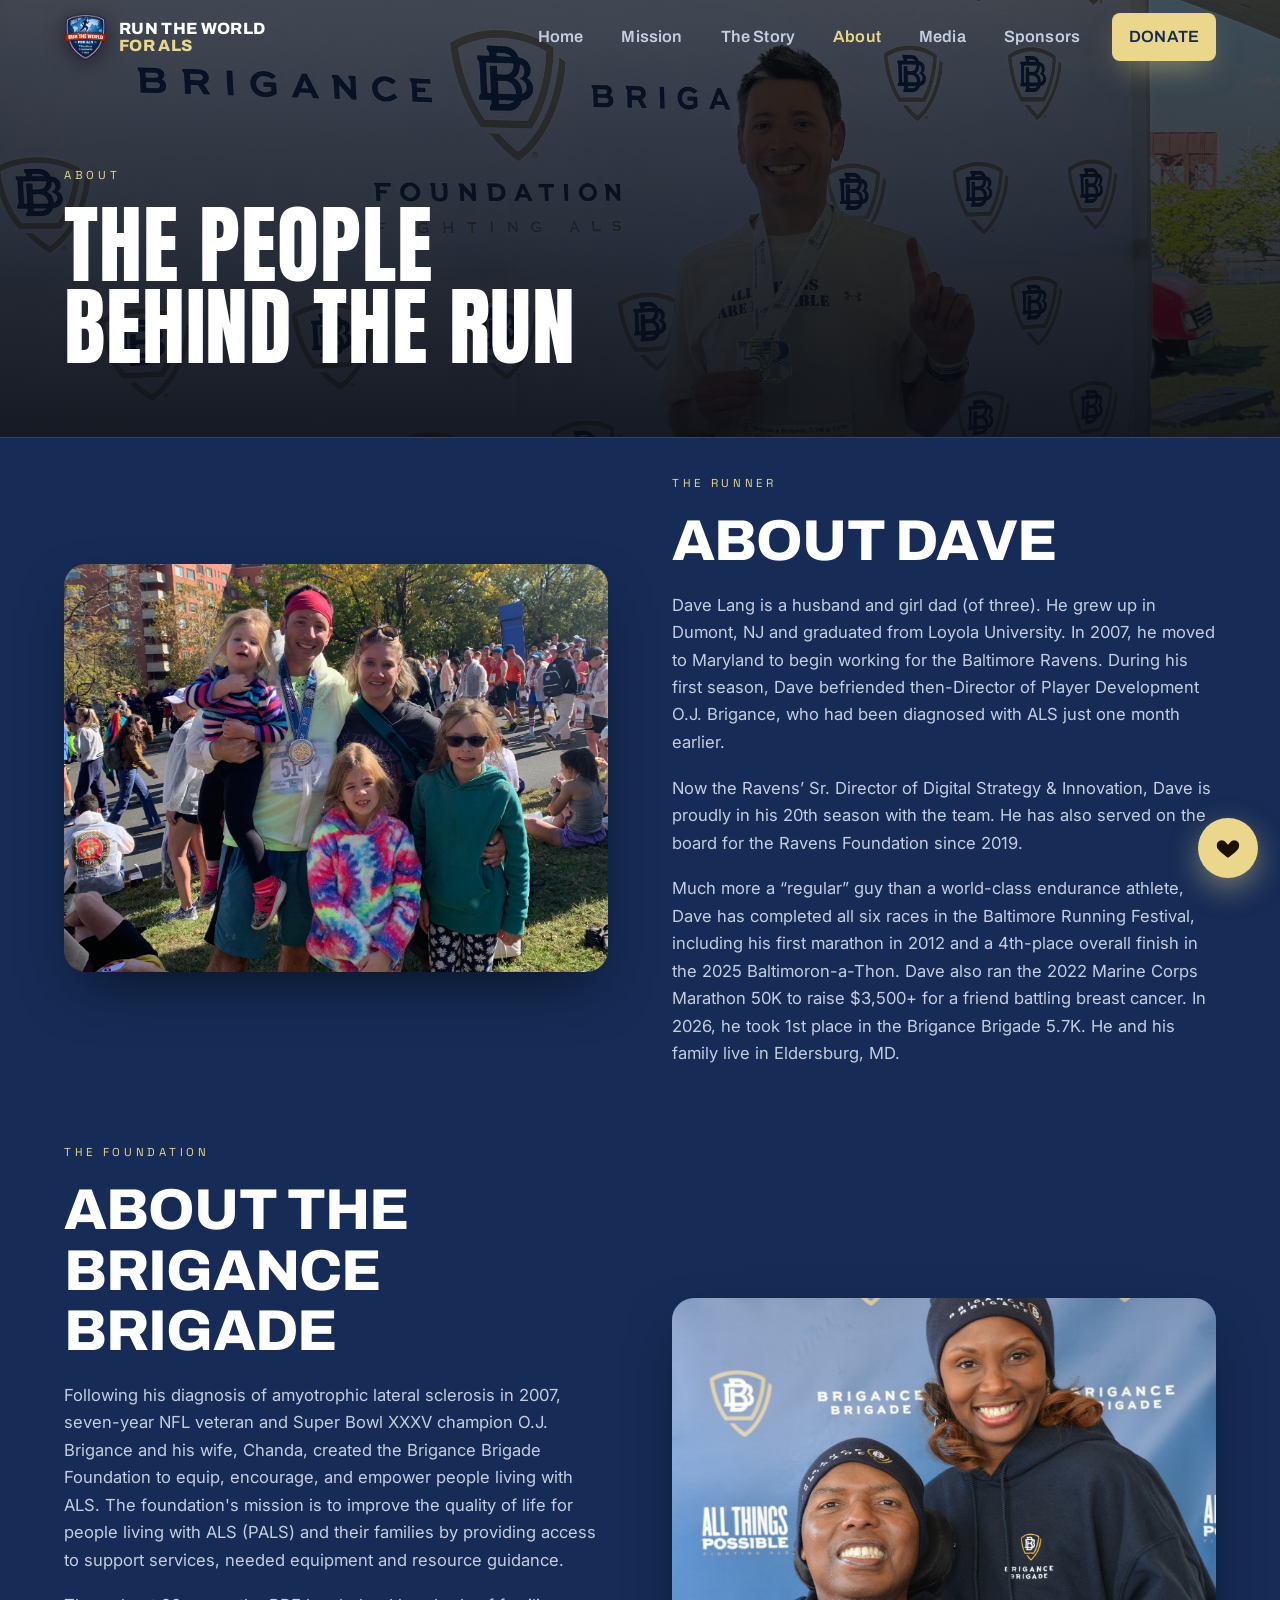
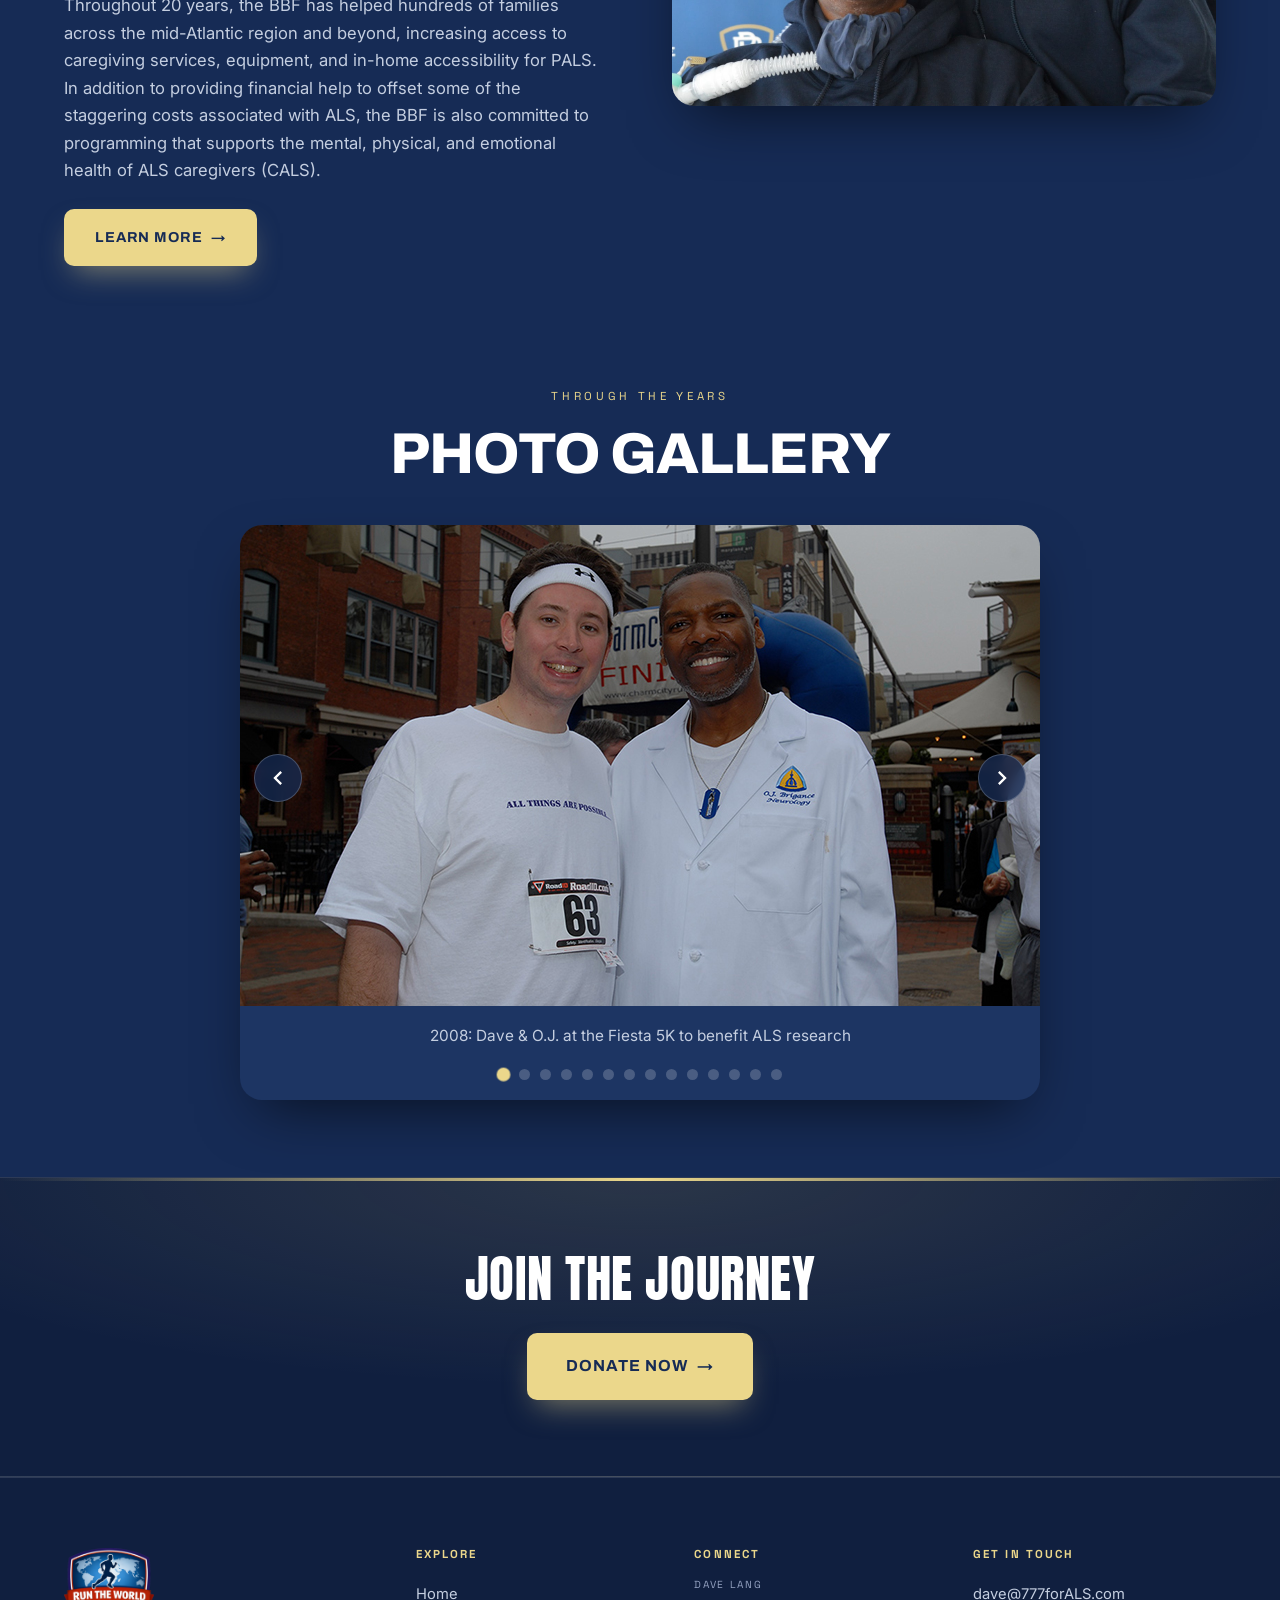
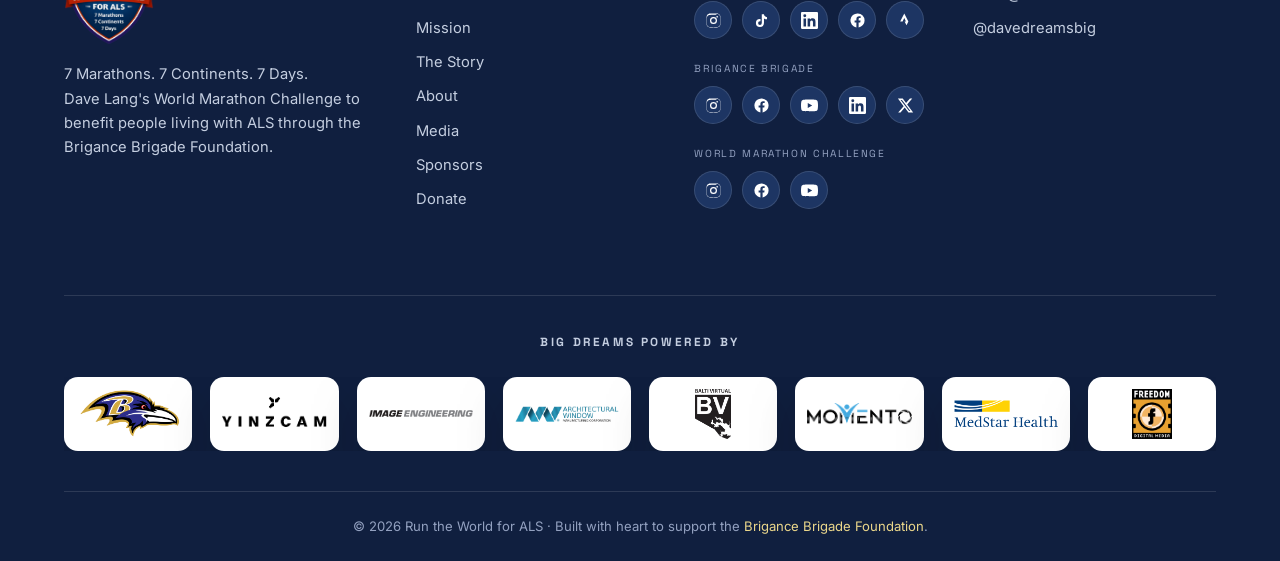
==== commit 51d2323a: "Add files via upload" ====
--- a/about.html
+++ b/about.html
@@ -33,7 +33,7 @@
       <span class="brand-text"><b>Run the World</b><span>For ALS</span></span>
     </a>
     <nav class="nav-links" id="navLinks">
-      <a href="index.html">Home</a><a href="mission.html">Mission</a><a href="story.html">The Story</a><a href="about.html" class="active">About</a><a href="sponsors.html">Sponsors</a>
+      <a href="index.html">Home</a><a href="mission.html">Mission</a><a href="story.html">The Story</a><a href="about.html" class="active">About</a><a href="media.html">Media</a><a href="sponsors.html">Sponsors</a>
       <a href="donate.html" class="btn btn--primary nav-cta">Donate</a>
     </nav>
     <button class="nav-toggle" id="navToggle" aria-label="Menu" aria-expanded="false">
@@ -128,11 +128,11 @@
         </div>
         <div class="gallery-slide">
           <img src="assets/images/10.jpg" alt="2022: Dave ran the Marine Corps Marathon 50K">
-          <p class="gallery-caption">2022: Dave ran the Marine Corps Marathon 50K to support his friend who was battling breast cancer</p>
+          <p class="gallery-caption">2022: Dave ran the Marine Corps Marathon 50K to support a friend battling breast cancer</p>
         </div>
         <div class="gallery-slide">
           <img src="assets/images/11.jpg" alt="2022: Dave ringing the PR bell after the Marine Corps Marathon 50K">
-          <p class="gallery-caption">2022: Dave ringing the PR bell with his two older daughters after the Marine Corps Marathon 50K</p>
+          <p class="gallery-caption">2022: Dave ringing the PR bell with his two older daughters after the MCM50K</p>
         </div>
         <div class="gallery-slide">
           <img src="assets/images/12.jpg" alt="2025: Dave crossing the finish line of the Baltimoron-a-Thon">
@@ -141,6 +141,10 @@
         <div class="gallery-slide">
           <img src="assets/images/13.jpg" alt="2026: Dave finished in 1st place at the Brigance Brigade 5.7K">
           <p class="gallery-caption">2026: Dave finished in 1st place to win the Brigance Brigade 5.7K</p>
+        </div>
+		<div class="gallery-slide">
+          <img src="assets/images/14.jpg" alt="Aug. 17, 2026: After heroically battling ALS for 19 years, O.J. was called home.">
+          <p class="gallery-caption">Aug. 17, 2026: After heroically battling ALS for 19 years, O.J. was called home.</p>
         </div>
       </div>
       <button class="gallery-arrow gallery-arrow--prev" id="galleryPrev" aria-label="Previous slide">
@@ -329,6 +333,7 @@
         <a href="mission.html">Mission</a>
         <a href="story.html">The Story</a>
         <a href="about.html">About</a>
+		<a href="media.html">Media</a>
         <a href="sponsors.html">Sponsors</a>
         <a href="donate.html">Donate</a>
       </div>
@@ -347,7 +352,7 @@
 
     <div class="footer-sponsors">
       <h4>Big Dreams Powered By</h4>
-      <div class="footer-sponsors__row"><a class="sponsor-logo" href="https://www.yinzcam.com/" target="_blank" rel="noopener" title="YinzCam"><img src="assets/images/yinzcam.png" alt="YinzCam"></a><a class="sponsor-logo" href="https://www.baltimoreravens.com" target="_blank" rel="noopener" title="Baltimore Ravens"><img src="assets/images/ravens.png" alt="Baltimore Ravens"></a><a class="sponsor-logo" href="https://www.imageengineering.com/" target="_blank" rel="noopener" title="Image Engineering"><img src="assets/images/image-engineering.png" alt="Image Engineering"></a><a class="sponsor-logo" href="https://www.architecturalwindow.com/" target="_blank" rel="noopener" title="Architectural Window"><img src="assets/images/architectural-window.png" alt="Architectural Window"></a><a class="sponsor-logo" href="https://www.baltivirtual.com/" target="_blank" rel="noopener" title="Balti Virtual"><img src="assets/images/balti-virtual.png" alt="Balti Virtual"></a><a class="sponsor-logo" href="https://www.mymomento.com/" target="_blank" rel="noopener" title="Momento"><img src="assets/images/momento.png" alt="Momento"></a><a class="sponsor-logo" href="https://www.medstarhealth.org/" target="_blank" rel="noopener" title="MedStar Health"><img src="assets/images/medstar.png" alt="MedStar Health"></a><a class="sponsor-logo" href="https://www.freedomdigital.net/" target="_blank" rel="noopener" title="Freedom Digital Media"><img src="assets/images/freedom-digital.png" alt="Freedom Digital Media"></a></div>
+      <div class="footer-sponsors__row"><a class="sponsor-logo" href="https://www.baltimoreravens.com" target="_blank" rel="noopener" title="Baltimore Ravens"><img src="assets/images/ravens.png" alt="Baltimore Ravens"></a><a class="sponsor-logo" href="https://www.yinzcam.com/" target="_blank" rel="noopener" title="YinzCam"><img src="assets/images/yinzcam.png" alt="YinzCam"></a><a class="sponsor-logo" href="https://www.imageengineering.com/" target="_blank" rel="noopener" title="Image Engineering"><img src="assets/images/image-engineering.png" alt="Image Engineering"></a><a class="sponsor-logo" href="https://www.architecturalwindow.com/" target="_blank" rel="noopener" title="Architectural Window"><img src="assets/images/architectural-window.png" alt="Architectural Window"></a><a class="sponsor-logo" href="https://www.baltivirtual.com/" target="_blank" rel="noopener" title="Balti Virtual"><img src="assets/images/balti-virtual.png" alt="Balti Virtual"></a><a class="sponsor-logo" href="https://www.mymomento.com/" target="_blank" rel="noopener" title="Momento"><img src="assets/images/momento.png" alt="Momento"></a><a class="sponsor-logo" href="https://www.medstarhealth.org/" target="_blank" rel="noopener" title="MedStar Health"><img src="assets/images/medstar.png" alt="MedStar Health"></a><a class="sponsor-logo" href="https://www.freedomdigital.net/" target="_blank" rel="noopener" title="Freedom Digital Media"><img src="assets/images/freedom-digital.png" alt="Freedom Digital Media"></a></div>
     </div>
 
     <div class="footer-bottom">
